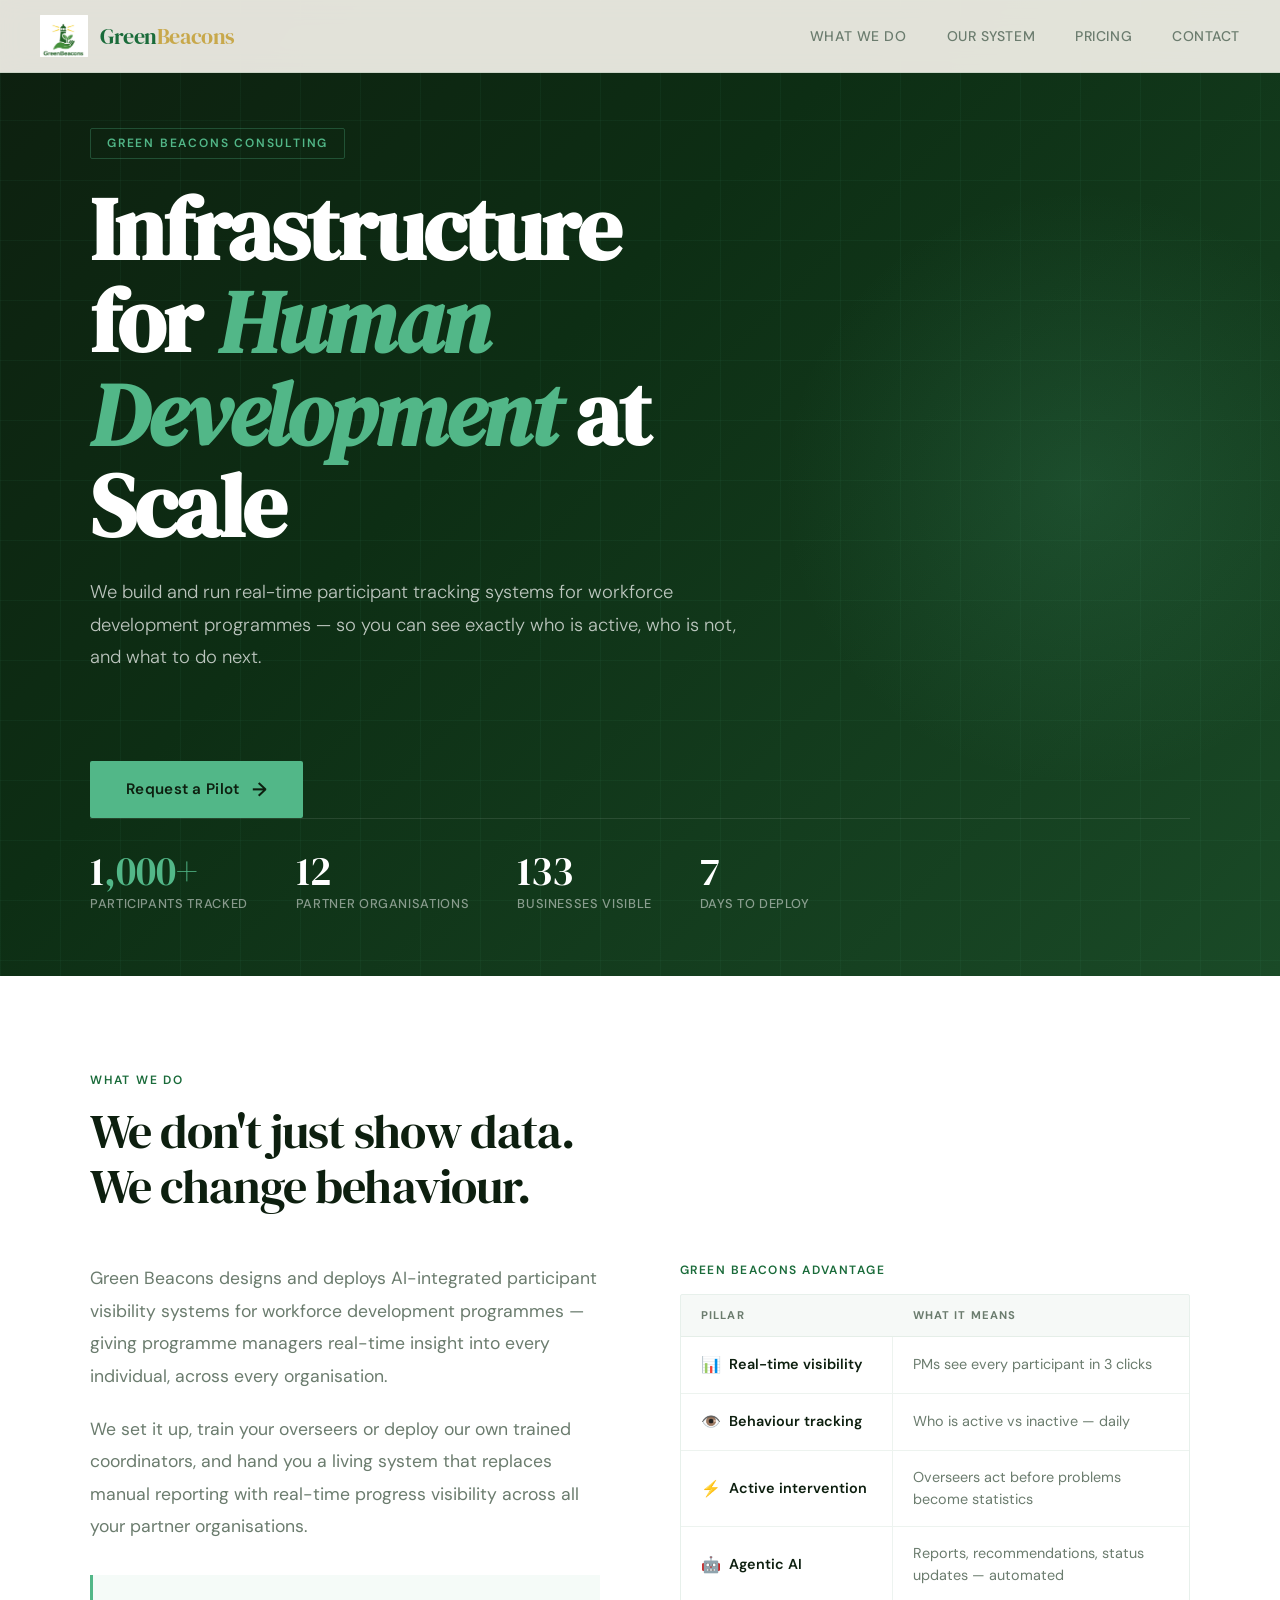
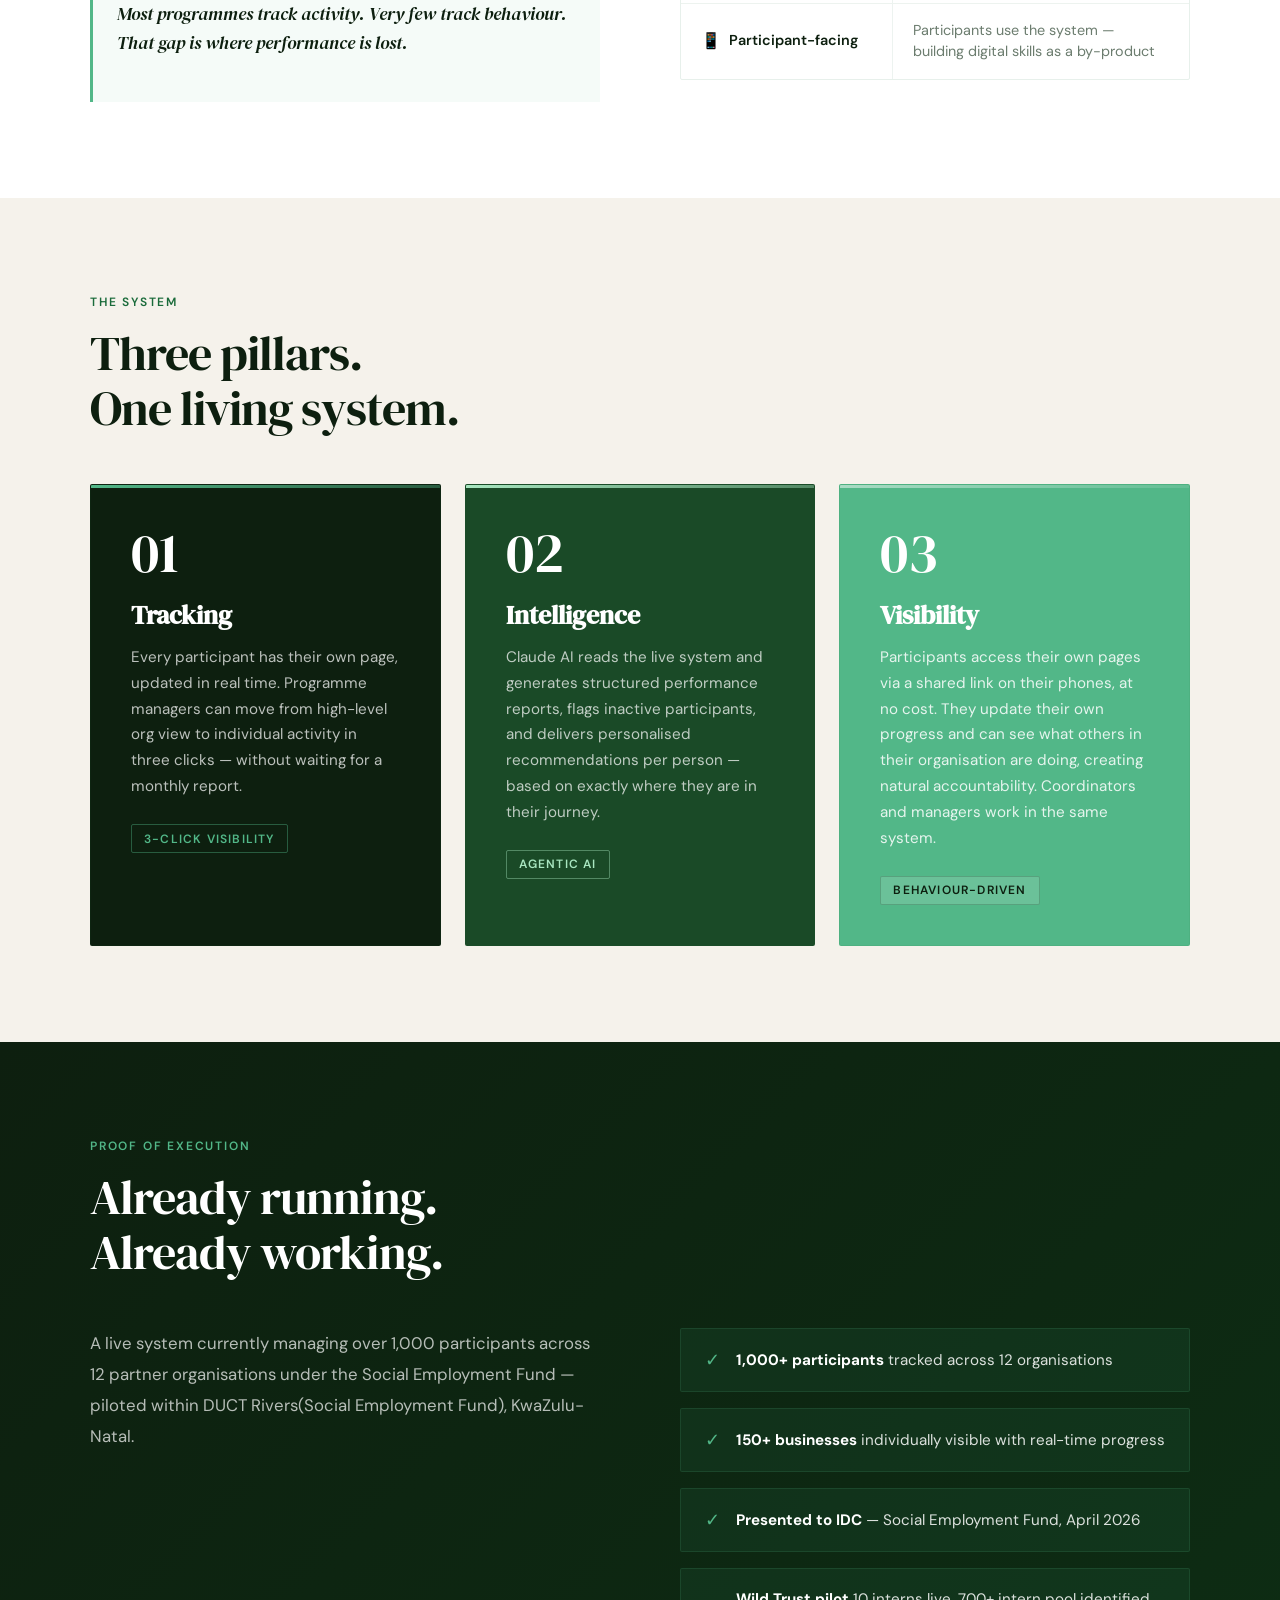
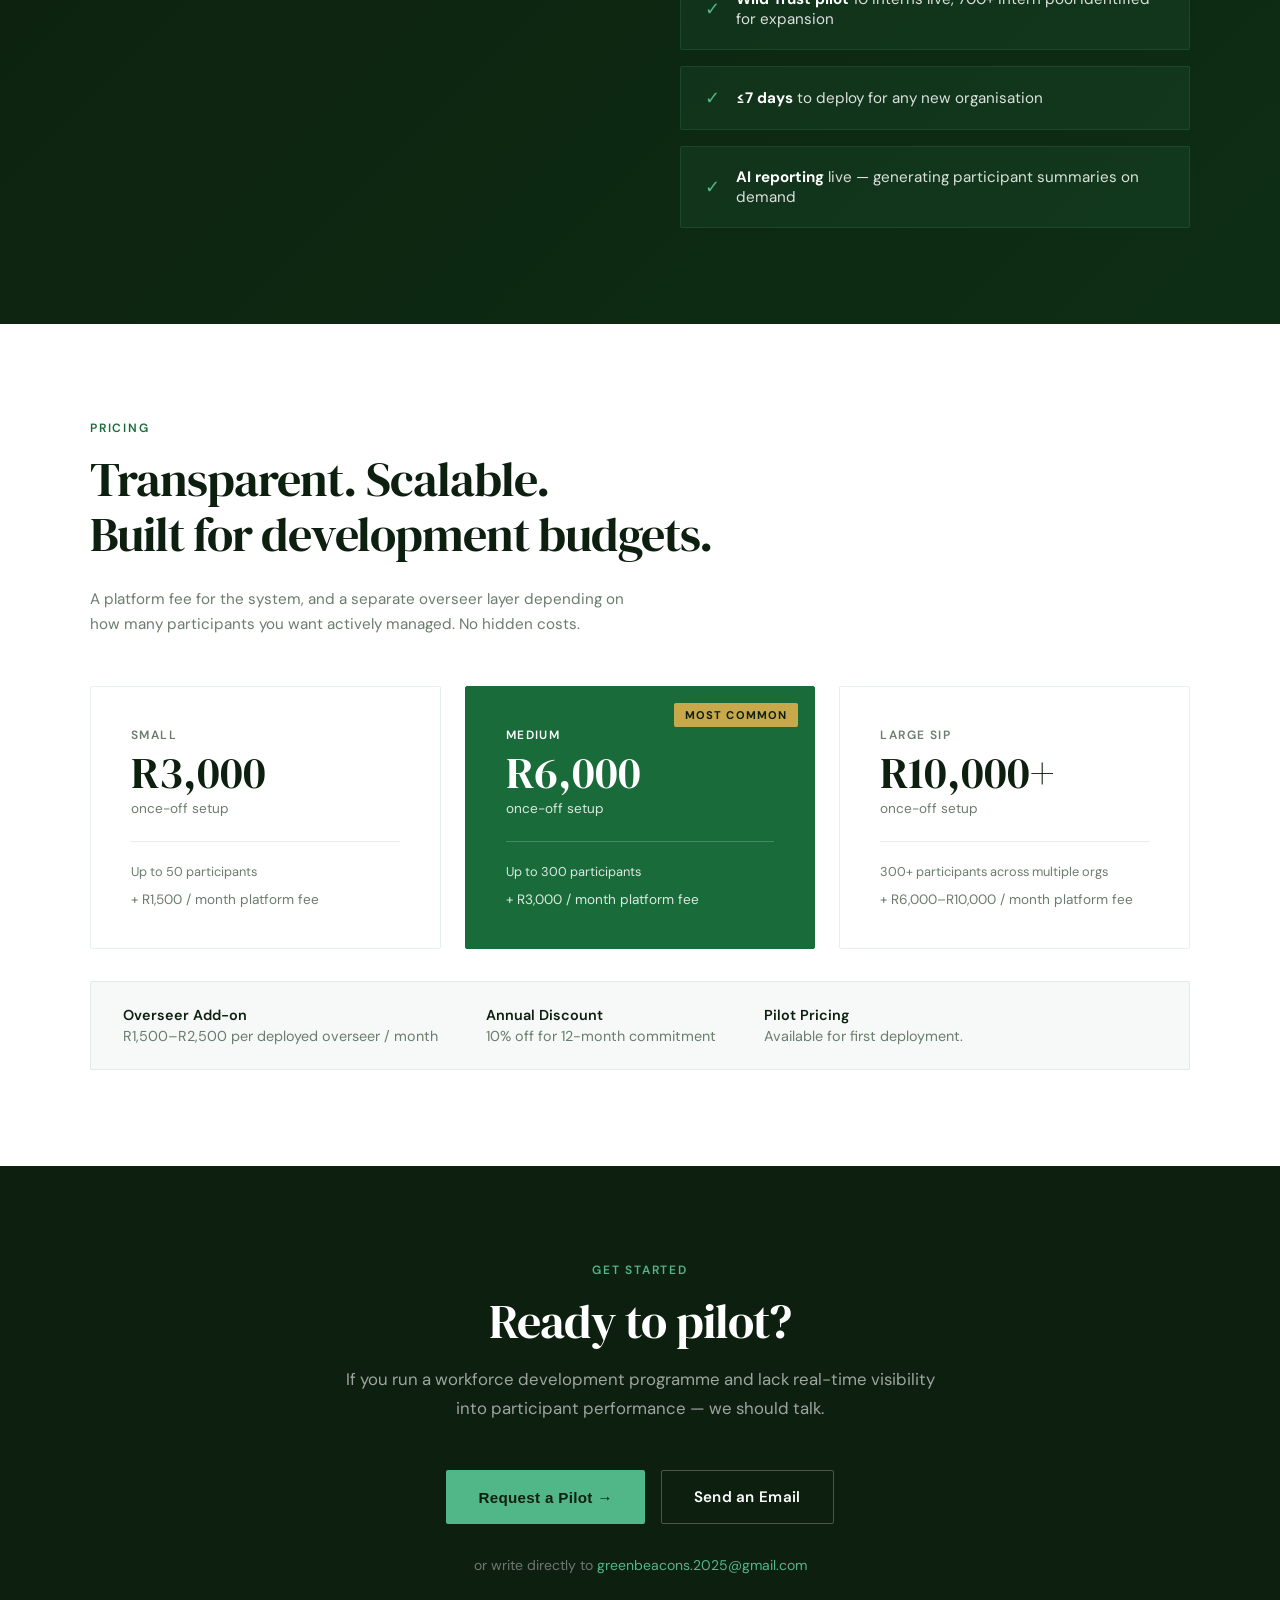
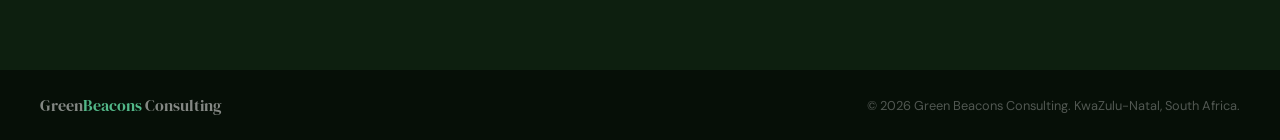
==== index.html @ 5a686a32 "sorting files and cleaning up code" ====
<!DOCTYPE html>
<html lang="en">
  <head>
    <meta charset="UTF-8" />
    <meta name="viewport" content="width=device-width, initial-scale=1.0" />
    <title>
      Green Beacons Consulting — Infrastructure for Human Development
    </title>
    <link
      href="https://fonts.googleapis.com/css2?family=DM+Serif+Display:ital@0;1&family=DM+Sans:wght@300;400;500;600&display=swap"
      rel="stylesheet"
    />
    <link rel="stylesheet" href="styles.css" />
  </head>
  <body>
    <!-- NAV -->
    <nav>
      <a class="nav-brand" href="#">
        <img
          src="[data-uri]"
          alt="Green Beacons Logo"
        />
        <div class="nav-logo">Green<span>Beacons</span></div>
      </a>
      <div class="nav-links">
        <a href="#what-we-do">What We Do</a>
        <a href="#pillars">Our System</a>
        <a href="#pricing">Pricing</a>
        <a href="#contact">Contact</a>
      </div>
    </nav>

    <!-- HERO -->
    <section class="hero">
      <div class="hero-bg"></div>
      <div class="hero-grid"></div>
      <div class="hero-glow"></div>
      <div class="hero-content">
        <div class="hero-eyebrow fade-up d1">Green Beacons Consulting</div>
        <h1 class="fade-up d2">
          Infrastructure for <em>Human Development</em> at Scale
        </h1>
        <p class="hero-sub fade-up d3">
          We build and run real-time participant tracking systems for workforce
          development programmes — so you can see exactly who is active, who is
          not, and what to do next.
        </p>
        <a href="#contact" class="hero-cta fade-up d4"
          >Request a Pilot <span class="hero-cta-arrow">→</span></a
        >
        <div class="hero-stats fade-up d5">
          <div class="stat">
            <div class="stat-num">1<span>,000+</span></div>
            <div class="stat-label">Participants Tracked</div>
          </div>
          <div class="stat">
            <div class="stat-num">12</div>
            <div class="stat-label">Partner Organisations</div>
          </div>
          <div class="stat">
            <div class="stat-num">133</div>
            <div class="stat-label">Businesses Visible</div>
          </div>
          <div class="stat">
            <div class="stat-num">7</div>
            <div class="stat-label">Days to Deploy</div>
          </div>
        </div>
      </div>
    </section>

    <!-- WHAT WE DO -->
    <section class="section what-we-do" id="what-we-do">
      <div class="section-inner">
        <div class="section-label">What We Do</div>
        <div class="section-title">
          We don't just show data.<br />We change behaviour.
        </div>
        <div class="what-grid">
          <div class="what-text">
            <p>
              Green Beacons designs and deploys AI-integrated participant
              visibility systems for workforce development programmes — giving
              programme managers real-time insight into every individual, across
              every organisation.
            </p>
            <p>
              We set it up, train your overseers or deploy our own trained
              coordinators, and hand you a living system that replaces manual
              reporting with real-time progress visibility across all your
              partner organisations.
            </p>
            <div class="distinction">
              <p>
                Most programmes track activity. Very few track behaviour. That
                gap is where performance is lost.
              </p>
            </div>
          </div>
          <div>
            <div class="advantage-label">Green Beacons Advantage</div>
            <div class="advantage-table">
              <div class="adv-row header">
                <div class="adv-col">Pillar</div>
                <div class="adv-col">What it means</div>
              </div>
              <div class="adv-row">
                <div class="adv-col">
                  <span class="adv-icon">📊</span> Real-time visibility
                </div>
                <div class="adv-col">PMs see every participant in 3 clicks</div>
              </div>
              <div class="adv-row">
                <div class="adv-col">
                  <span class="adv-icon">👁️</span> Behaviour tracking
                </div>
                <div class="adv-col">Who is active vs inactive — daily</div>
              </div>
              <div class="adv-row">
                <div class="adv-col">
                  <span class="adv-icon">⚡</span> Active intervention
                </div>
                <div class="adv-col">
                  Overseers act before problems become statistics
                </div>
              </div>
              <div class="adv-row">
                <div class="adv-col">
                  <span class="adv-icon">🤖</span> Agentic AI
                </div>
                <div class="adv-col">
                  Reports, recommendations, status updates — automated
                </div>
              </div>
              <div class="adv-row">
                <div class="adv-col">
                  <span class="adv-icon">📱</span> Participant-facing
                </div>
                <div class="adv-col">
                  Participants use the system — building digital skills as a
                  by-product
                </div>
              </div>
            </div>
          </div>
        </div>
      </div>
    </section>

    <!-- PILLARS -->
    <section class="section pillars" id="pillars">
      <div class="section-inner">
        <div class="section-label">The System</div>
        <div class="section-title">Three pillars.<br />One living system.</div>
        <div class="pillars-grid">
          <div class="pillar pillar-dark">
            <div class="pillar-num">01</div>
            <h3>Tracking</h3>
            <p>
              Every participant has their own page, updated in real time.
              Programme managers can move from high-level org view to individual
              activity in three clicks — without waiting for a monthly report.
            </p>
            <div class="pillar-tag">3-click visibility</div>
          </div>
          <div class="pillar pillar-forest">
            <div class="pillar-num">02</div>
            <h3>Intelligence</h3>
            <p>
              Claude AI reads the live system and generates structured
              performance reports, flags inactive participants, and delivers
              personalised recommendations per person — based on exactly where
              they are in their journey.
            </p>
            <div class="pillar-tag">Agentic AI</div>
          </div>
          <div class="pillar pillar-lime">
            <div class="pillar-num">03</div>
            <h3>Visibility</h3>
            <p>
              Participants access their own pages via a shared link on their
              phones, at no cost. They update their own progress and can see
              what others in their organisation are doing, creating natural
              accountability. Coordinators and managers work in the same system.
            </p>
            <div class="pillar-tag">Behaviour-driven</div>
          </div>
        </div>
      </div>
    </section>

    <!-- PROOF -->
    <section class="section proof">
      <div class="section-inner">
        <div class="section-label">Proof of Execution</div>
        <div class="section-title">Already running.<br />Already working.</div>
        <div class="proof-grid">
          <div class="proof-text">
            <p>
              A live system currently managing over 1,000 participants across 12
              partner organisations under the Social Employment Fund — piloted
              within DUCT Rivers(Social Employment Fund), KwaZulu-Natal.
            </p>
          </div>
          <div class="proof-items">
            <div class="proof-item">
              <span class="proof-check">✓</span>
              <div class="proof-item-text">
                <strong>1,000+ participants</strong> tracked across 12
                organisations
              </div>
            </div>
            <div class="proof-item">
              <span class="proof-check">✓</span>
              <div class="proof-item-text">
                <strong>150+ businesses</strong> individually visible with
                real-time progress
              </div>
            </div>
            <div class="proof-item">
              <span class="proof-check">✓</span>
              <div class="proof-item-text">
                <strong>Presented to IDC</strong> — Social Employment Fund,
                April 2026
              </div>
            </div>
            <div class="proof-item">
              <span class="proof-check">✓</span>
              <div class="proof-item-text">
                <strong>Wild Trust pilot</strong> 10 interns live, 700+ intern
                pool identified for expansion
              </div>
            </div>
            <div class="proof-item">
              <span class="proof-check">✓</span>
              <div class="proof-item-text">
                <strong>≤7 days</strong> to deploy for any new organisation
              </div>
            </div>
            <div class="proof-item">
              <span class="proof-check">✓</span>
              <div class="proof-item-text">
                <strong>AI reporting</strong> live — generating participant
                summaries on demand
              </div>
            </div>
          </div>
        </div>
      </div>
    </section>

    <!-- PRICING -->
    <section class="section pricing" id="pricing">
      <div class="section-inner">
        <div class="section-label">Pricing</div>
        <div class="section-title">
          Transparent. Scalable.<br />Built for development budgets.
        </div>
        <p class="pricing-note">
          A platform fee for the system, and a separate overseer layer depending
          on how many participants you want actively managed. No hidden costs.
        </p>
        <div class="pricing-grid">
          <div class="price-card">
            <div class="price-tier">Small</div>
            <div class="price-amount">R3,000</div>
            <div class="price-label">once-off setup</div>
            <div class="price-range">Up to 50 participants</div>
            <div class="price-retainer">+ R1,500 / month platform fee</div>
          </div>
          <div class="price-card featured">
            <div class="price-badge">Most Common</div>
            <div class="price-tier">Medium</div>
            <div class="price-amount">R6,000</div>
            <div class="price-label">once-off setup</div>
            <div class="price-range">Up to 300 participants</div>
            <div class="price-retainer">+ R3,000 / month platform fee</div>
          </div>
          <div class="price-card">
            <div class="price-tier">Large SIP</div>
            <div class="price-amount">R10,000+</div>
            <div class="price-label">once-off setup</div>
            <div class="price-range">
              300+ participants across multiple orgs
            </div>
            <div class="price-retainer">
              + R6,000–R10,000 / month platform fee
            </div>
          </div>
        </div>
        <div class="pricing-addons">
          <div class="addon">
            <strong>Overseer Add-on</strong>R1,500–R2,500 per deployed overseer
            / month
          </div>
          <div class="addon">
            <strong>Annual Discount</strong>10% off for 12-month commitment
          </div>
          <div class="addon">
            <strong>Pilot Pricing</strong>Available for first deployment.
          </div>
        </div>
      </div>
    </section>

    <!-- CONTACT -->
    <section class="section contact" id="contact">
      <div class="section-inner">
        <div class="section-label">Get Started</div>
        <div class="section-title">Ready to pilot?</div>
        <p class="contact-sub">
          If you run a workforce development programme and lack real-time
          visibility into participant performance — we should talk.
        </p>
        <div class="contact-options">
          <button class="contact-btn primary" onclick="openModal()">
            Request a Pilot →
          </button>
          <a
            href="mailto:greenbeacons.2025@gmail.com"
            class="contact-btn secondary"
            >Send an Email</a
          >
        </div>
        <div class="contact-email">
          or write directly to
          <a href="mailto:greenbeacons.2025@gmail.com"
            >greenbeacons.2025@gmail.com</a
          >
        </div>
      </div>
    </section>

    <!-- FOOTER -->
    <footer>
      <div class="footer-logo">Green<span>Beacons</span> Consulting</div>
      <div class="footer-copy">
        © 2026 Green Beacons Consulting. KwaZulu-Natal, South Africa.
      </div>
    </footer>

    <!-- MODAL -->
    <div class="modal" id="contactModal">
      <div class="modal-box">
        <button class="modal-close" onclick="closeModal()">×</button>
        <div class="modal-title">Request a Pilot</div>
        <div class="modal-sub">Choose how you'd like to reach us.</div>
        <div class="modal-options">
          <a
            href="https://mail.google.com/mail/?view=cm&fs=1&to=greenbeacons.2025@gmail.com&su=Green%20Beacons%20Pilot%20Request"
            target="_blank"
            class="modal-btn green"
            >Open in Gmail</a
          >
          <a
            href="https://outlook.live.com/mail/0/deeplink/compose?to=greenbeacons.2025@gmail.com&subject=Green%20Beacons%20Pilot%20Request"
            target="_blank"
            class="modal-btn outline"
            >Open in Outlook</a
          >
          <button class="modal-btn outline" onclick="copyEmail()">
            Copy Email Address
          </button>
        </div>
        <div class="modal-email">greenbeacons.2025@gmail.com</div>
      </div>
    </div>
    <script src="script.js"></script>
  </body>
</html>
---- styles.css ----
* {
  margin: 0;
  padding: 0;
  box-sizing: border-box;
}
:root {
  --ink: #0d1f0f;
  --paper: #f5f2eb;
  --green: #1a6b3a;
  --green-mid: #2d8f52;
  --green-light: #52b788;
  --gold: #c8a84b;
  --muted: #6b7c6e;
  --white: #ffffff;
}
html {
  scroll-behavior: smooth;
}
body {
  font-family: "DM Sans", sans-serif;
  background: var(--paper);
  color: var(--ink);
  overflow-x: hidden;
}

/* NAV */
nav {
  position: fixed;
  top: 0;
  left: 0;
  right: 0;
  z-index: 100;
  display: flex;
  align-items: center;
  justify-content: space-between;
  padding: 0.75rem 2.5rem;
  background: rgba(245, 242, 235, 0.92);
  backdrop-filter: blur(12px);
  border-bottom: 1px solid rgba(26, 107, 58, 0.12);
}
.nav-brand {
  display: flex;
  align-items: center;
  gap: 0.75rem;
  text-decoration: none;
}
.nav-brand img {
  width: 48px;
  height: 48px;
  object-fit: contain;
  border-radius: 4px;
}
.nav-logo {
  font-family: "DM Serif Display", serif;
  font-size: 1.35rem;
  color: var(--green);
  letter-spacing: -0.02em;
}
.nav-logo span {
  color: var(--gold);
}
.nav-links {
  display: flex;
  gap: 2.5rem;
}
.nav-links a {
  font-size: 0.875rem;
  font-weight: 500;
  color: var(--muted);
  text-decoration: none;
  letter-spacing: 0.04em;
  text-transform: uppercase;
  transition: color 0.2s;
}
.nav-links a:hover {
  color: var(--green);
}

/* HERO */
.hero {
  min-height: 100vh;
  display: flex;
  flex-direction: column;
  justify-content: center;
  padding: 8rem 2.5rem 4rem;
  position: relative;
  overflow: hidden;
}
.hero-bg {
  position: absolute;
  inset: 0;
  background: linear-gradient(135deg, var(--ink) 0%, #0d2e14 40%, #1a4a27 100%);
}
.hero-grid {
  position: absolute;
  inset: 0;
  background-image: linear-gradient(
      rgba(82, 183, 136, 0.06) 1px,
      transparent 1px
    ),
    linear-gradient(90deg, rgba(82, 183, 136, 0.06) 1px, transparent 1px);
  background-size: 60px 60px;
}
.hero-glow {
  position: absolute;
  width: 600px;
  height: 600px;
  background: radial-gradient(
    circle,
    rgba(82, 183, 136, 0.15) 0%,
    transparent 70%
  );
  right: -100px;
  top: 50%;
  transform: translateY(-50%);
  pointer-events: none;
}
.hero-content {
  position: relative;
  z-index: 1;
  max-width: 1100px;
  margin: 0 auto;
  width: 100%;
}
.hero-eyebrow {
  display: inline-block;
  font-size: 0.75rem;
  font-weight: 600;
  letter-spacing: 0.15em;
  text-transform: uppercase;
  color: var(--green-light);
  margin-bottom: 1.5rem;
  padding: 0.4rem 1rem;
  border: 1px solid rgba(82, 183, 136, 0.3);
  border-radius: 2px;
}
.hero h1 {
  font-family: "DM Serif Display", serif;
  font-size: clamp(2.8rem, 7vw, 5.5rem);
  color: var(--white);
  line-height: 1.05;
  letter-spacing: -0.02em;
  margin-bottom: 1.5rem;
  max-width: 14ch;
}
.hero h1 em {
  color: var(--green-light);
  font-style: italic;
}
.hero-sub {
  font-size: 1.15rem;
  font-weight: 300;
  color: rgba(255, 255, 255, 0.72);
  max-width: 52ch;
  line-height: 1.75;
  margin-bottom: 3rem;
}
.hero-stats {
  display: flex;
  gap: 3rem;
  flex-wrap: wrap;
  padding-top: 2rem;
  border-top: 1px solid rgba(255, 255, 255, 0.1);
}
.stat {
  display: flex;
  flex-direction: column;
  gap: 0.25rem;
}
.stat-num {
  font-family: "DM Serif Display", serif;
  font-size: 2.5rem;
  color: var(--white);
  line-height: 1;
}
.stat-num span {
  color: var(--green-light);
}
.stat-label {
  font-size: 0.8rem;
  color: rgba(255, 255, 255, 0.5);
  font-weight: 500;
  letter-spacing: 0.05em;
  text-transform: uppercase;
}
.hero-cta {
  display: inline-flex;
  align-items: center;
  gap: 0.75rem;
  margin-top: 2.5rem;
  background: var(--green-light);
  color: var(--ink);
  padding: 1rem 2.25rem;
  border-radius: 2px;
  font-weight: 600;
  font-size: 0.95rem;
  text-decoration: none;
  letter-spacing: 0.02em;
  transition: background 0.2s, transform 0.2s;
}
.hero-cta:hover {
  background: var(--white);
  transform: translateY(-2px);
}
.hero-cta-arrow {
  font-size: 1.2rem;
  transition: transform 0.2s;
}
.hero-cta:hover .hero-cta-arrow {
  transform: translateX(4px);
}

/* SECTION WRAPPER */
.section {
  padding: 6rem 2.5rem;
}
.section-inner {
  max-width: 1100px;
  margin: 0 auto;
}
.section-label {
  font-size: 0.75rem;
  font-weight: 600;
  letter-spacing: 0.15em;
  text-transform: uppercase;
  color: var(--green);
  margin-bottom: 1rem;
}
.section-title {
  font-family: "DM Serif Display", serif;
  font-size: clamp(2rem, 4vw, 3rem);
  color: var(--ink);
  line-height: 1.15;
  letter-spacing: -0.02em;
  margin-bottom: 1.5rem;
}

/* WHAT WE DO */
.what-we-do {
  background: var(--white);
}
.what-grid {
  display: grid;
  grid-template-columns: 1fr 1fr;
  gap: 5rem;
  align-items: start;
  margin-top: 3rem;
}
.what-text p {
  font-size: 1.1rem;
  line-height: 1.85;
  color: var(--muted);
  margin-bottom: 1.25rem;
}
.what-text p strong {
  color: var(--ink);
}
.distinction {
  margin-top: 2rem;
  padding: 1.5rem;
  border-left: 3px solid var(--green-light);
  background: rgba(82, 183, 136, 0.06);
}
.distinction p {
  font-family: "DM Serif Display", serif;
  font-size: 1.15rem;
  color: var(--ink);
  font-style: italic;
  line-height: 1.6;
}
.not-list {
  display: flex;
  flex-direction: column;
  gap: 1rem;
  margin-top: 2rem;
}
.not-item {
  display: flex;
  align-items: flex-start;
  gap: 1rem;
  padding: 1.25rem;
  border: 1px solid rgba(26, 107, 58, 0.1);
  border-radius: 2px;
  transition: border-color 0.2s, background 0.2s;
}
.not-item:hover {
  border-color: var(--green-light);
  background: rgba(82, 183, 136, 0.04);
}
.not-icon {
  width: 36px;
  height: 36px;
  border-radius: 50%;
  background: var(--green);
  color: var(--white);
  display: flex;
  align-items: center;
  justify-content: center;
  font-size: 0.85rem;
  flex-shrink: 0;
  font-weight: 600;
}
.not-text strong {
  display: block;
  font-size: 0.9rem;
  font-weight: 600;
  margin-bottom: 0.2rem;
}
.not-text span {
  font-size: 0.85rem;
  color: var(--muted);
}

/* PILLARS */
.pillars {
  background: var(--paper);
}
.pillars-grid {
  display: grid;
  grid-template-columns: repeat(3, 1fr);
  gap: 1.5rem;
  margin-top: 3rem;
}
.pillar {
  padding: 2.5rem;
  background: var(--white);
  border: 1px solid rgba(26, 107, 58, 0.08);
  border-radius: 2px;
  position: relative;
  overflow: hidden;
  transition: transform 0.25s, box-shadow 0.25s;
}
.pillar:hover {
  transform: translateY(-6px);
  box-shadow: 0 20px 40px rgba(13, 31, 15, 0.08);
}
.pillar::before {
  content: "";
  position: absolute;
  top: 0;
  left: 0;
  right: 0;
  height: 3px;
  background: linear-gradient(90deg, var(--green), var(--green-light));
}
.pillar-num {
  font-family: "DM Serif Display", serif;
  font-size: 3.5rem;
  color: rgba(26, 107, 58, 0.08);
  line-height: 1;
  margin-bottom: 1rem;
}
.pillar h3 {
  font-family: "DM Serif Display", serif;
  font-size: 1.6rem;
  color: var(--ink);
  margin-bottom: 0.75rem;
}
.pillar p {
  font-size: 0.95rem;
  color: var(--muted);
  line-height: 1.7;
}
.pillar-tag {
  display: inline-block;
  margin-top: 1.5rem;
  font-size: 0.75rem;
  font-weight: 600;
  letter-spacing: 0.1em;
  text-transform: uppercase;
  color: var(--green);
  padding: 0.35rem 0.75rem;
  border: 1px solid rgba(26, 107, 58, 0.2);
  border-radius: 2px;
}

.pillar-dark {
  background: #0d1f0f;
  color: var(--white);
}
.pillar-dark h3,
.pillar-dark .pillar-num {
  color: var(--white);
}
.pillar-dark p {
  color: rgba(255, 255, 255, 0.72);
}
.pillar-dark .pillar-tag {
  color: var(--green-light);
  border-color: rgba(82, 183, 136, 0.4);
}
.pillar-dark::before {
  background: linear-gradient(
    90deg,
    var(--green-light),
    rgba(82, 183, 136, 0.4)
  );
}

.pillar-forest {
  background: #1a4a27;
  color: var(--white);
}
.pillar-forest h3,
.pillar-forest .pillar-num {
  color: var(--white);
}
.pillar-forest p {
  color: rgba(255, 255, 255, 0.72);
}
.pillar-forest .pillar-tag {
  color: #a8e6c0;
  border-color: rgba(168, 230, 192, 0.4);
}
.pillar-forest::before {
  background: linear-gradient(90deg, #a8e6c0, rgba(168, 230, 192, 0.4));
}

.pillar-lime {
  background: #52b788;
  color: var(--white);
}
.pillar-lime h3,
.pillar-lime .pillar-num {
  color: var(--white);
}
.pillar-lime p {
  color: rgba(255, 255, 255, 0.85);
}
.pillar-lime .pillar-tag {
  color: var(--ink);
  border-color: rgba(13, 31, 15, 0.2);
  background: rgba(255, 255, 255, 0.15);
}
.pillar-lime::before {
  background: linear-gradient(
    90deg,
    rgba(255, 255, 255, 0.5),
    rgba(255, 255, 255, 0.1)
  );
}

/* PROOF */
.proof {
  background: linear-gradient(135deg, var(--ink) 0%, #0d2e14 100%);
  color: var(--white);
}
.proof .section-label {
  color: var(--green-light);
}
.proof .section-title {
  color: var(--white);
}
.proof-grid {
  display: grid;
  grid-template-columns: 1fr 1fr;
  gap: 5rem;
  margin-top: 3rem;
  align-items: start;
}
.proof-text p {
  font-size: 1.05rem;
  line-height: 1.85;
  color: rgba(255, 255, 255, 0.7);
  margin-bottom: 1rem;
}
.proof-items {
  display: flex;
  flex-direction: column;
  gap: 1rem;
}
.proof-item {
  display: flex;
  align-items: center;
  gap: 1rem;
  padding: 1.25rem 1.5rem;
  background: rgba(82, 183, 136, 0.08);
  border: 1px solid rgba(82, 183, 136, 0.15);
  border-radius: 2px;
}
.proof-check {
  color: var(--green-light);
  font-size: 1.1rem;
}
.proof-item-text {
  font-size: 0.95rem;
  color: rgba(255, 255, 255, 0.85);
}
.proof-item-text strong {
  color: var(--white);
}

/* PRICING */
.pricing {
  background: var(--white);
}
.pricing-note {
  font-size: 0.95rem;
  color: var(--muted);
  margin-bottom: 3rem;
  max-width: 55ch;
  line-height: 1.7;
}
.pricing-grid {
  display: grid;
  grid-template-columns: repeat(3, 1fr);
  gap: 1.5rem;
}
.price-card {
  padding: 2.5rem;
  border: 1px solid rgba(26, 107, 58, 0.1);
  border-radius: 2px;
  position: relative;
  transition: transform 0.25s, box-shadow 0.25s;
}
.price-card:hover {
  transform: translateY(-4px);
  box-shadow: 0 16px 40px rgba(13, 31, 15, 0.08);
}
.price-card.featured {
  background: var(--green);
  color: var(--white);
  border-color: var(--green);
}
.price-card.featured .price-label,
.price-card.featured .price-range,
.price-card.featured .price-retainer,
.price-card.featured .price-detail {
  color: rgba(255, 255, 255, 0.85);
}
.price-card.featured .price-tier {
  color: var(--white);
}
.price-card.featured .price-amount {
  color: var(--white);
}
.price-badge {
  position: absolute;
  top: 1rem;
  right: 1rem;
  font-size: 0.7rem;
  font-weight: 700;
  letter-spacing: 0.1em;
  text-transform: uppercase;
  background: var(--gold);
  color: var(--ink);
  padding: 0.3rem 0.7rem;
  border-radius: 2px;
}
.price-tier {
  font-size: 0.75rem;
  font-weight: 600;
  letter-spacing: 0.12em;
  text-transform: uppercase;
  color: var(--muted);
  margin-bottom: 0.5rem;
}
.price-amount {
  font-family: "DM Serif Display", serif;
  font-size: 2.8rem;
  color: var(--ink);
  line-height: 1;
  margin-bottom: 0.25rem;
}
.price-label {
  font-size: 0.85rem;
  color: var(--muted);
  margin-bottom: 1.5rem;
}
.price-range {
  font-size: 0.8rem;
  color: var(--muted);
  padding-top: 1.25rem;
  border-top: 1px solid rgba(0, 0, 0, 0.08);
  margin-top: 1.25rem;
  line-height: 1.6;
}
.price-card.featured .price-range {
  border-top-color: rgba(255, 255, 255, 0.2);
}
.price-retainer {
  font-size: 0.85rem;
  color: var(--muted);
  margin-top: 0.5rem;
}
.price-detail {
  font-size: 0.8rem;
  color: var(--muted);
  margin-top: 0.5rem;
}
.pricing-addons {
  margin-top: 2rem;
  padding: 1.5rem 2rem;
  background: rgba(26, 107, 58, 0.04);
  border: 1px solid rgba(26, 107, 58, 0.1);
  border-radius: 2px;
  display: flex;
  gap: 3rem;
  flex-wrap: wrap;
}
.addon {
  font-size: 0.9rem;
  color: var(--muted);
}
.addon strong {
  color: var(--ink);
  display: block;
  margin-bottom: 0.2rem;
  font-weight: 600;
}

.advantage-label {
  font-size: 0.75rem;
  font-weight: 600;
  letter-spacing: 0.12em;
  text-transform: uppercase;
  color: var(--green);
  margin-bottom: 1rem;
}
.advantage-table {
  border: 1px solid rgba(26, 107, 58, 0.1);
  border-radius: 2px;
  overflow: hidden;
}
.adv-row {
  display: grid;
  grid-template-columns: 1fr 1.4fr;
  border-bottom: 1px solid rgba(26, 107, 58, 0.08);
}
.adv-row:last-child {
  border-bottom: none;
}
.adv-row.header {
  background: rgba(26, 107, 58, 0.04);
}
.adv-row.header .adv-col {
  font-size: 0.7rem;
  font-weight: 700;
  letter-spacing: 0.1em;
  text-transform: uppercase;
  color: var(--muted);
  padding: 0.75rem 1.25rem;
}
.adv-col {
  padding: 1rem 1.25rem;
  font-size: 0.9rem;
  color: var(--muted);
  display: flex;
  align-items: center;
  gap: 0.5rem;
  line-height: 1.5;
}
.adv-row:not(.header) .adv-col:first-child {
  font-weight: 600;
  color: var(--ink);
  border-right: 1px solid rgba(26, 107, 58, 0.08);
}
.adv-icon {
  font-size: 1rem;
}
.adv-row:not(.header):hover {
  background: rgba(26, 107, 58, 0.03);
}

/* OVERSEER */
.overseer {
  background: var(--paper);
}
.overseer-grid {
  display: grid;
  grid-template-columns: 1fr 1fr;
  gap: 5rem;
  margin-top: 3rem;
  align-items: start;
}
.overseer-desc {
  font-size: 1.05rem;
  line-height: 1.85;
  color: var(--muted);
  margin-bottom: 2rem;
}
.overseer-kpas {
  display: flex;
  flex-direction: column;
  gap: 0.75rem;
}
.kpa {
  display: flex;
  align-items: flex-start;
  gap: 1rem;
  padding: 1rem 1.25rem;
  background: var(--white);
  border: 1px solid rgba(26, 107, 58, 0.08);
  border-radius: 2px;
}
.kpa-dot {
  width: 8px;
  height: 8px;
  border-radius: 50%;
  background: var(--green-light);
  flex-shrink: 0;
  margin-top: 0.45rem;
}
.kpa p {
  font-size: 0.9rem;
  color: var(--muted);
  line-height: 1.6;
}
.kpa p strong {
  color: var(--ink);
}
.overseer-callout {
  background: var(--green);
  color: var(--white);
  padding: 2.5rem;
  border-radius: 2px;
}
.overseer-callout h3 {
  font-family: "DM Serif Display", serif;
  font-size: 1.6rem;
  margin-bottom: 1rem;
}
.overseer-callout p {
  font-size: 0.95rem;
  line-height: 1.8;
  color: rgba(255, 255, 255, 0.82);
  margin-bottom: 1.5rem;
}
.overseer-metrics {
  display: flex;
  flex-direction: column;
  gap: 0.75rem;
}
.metric {
  display: flex;
  justify-content: space-between;
  align-items: center;
  padding: 0.75rem 1rem;
  background: rgba(255, 255, 255, 0.1);
  border-radius: 2px;
  font-size: 0.875rem;
  color: rgba(255, 255, 255, 0.85);
}
.metric strong {
  color: var(--white);
}

/* CONTACT */
.contact {
  background: var(--ink);
  color: var(--white);
  text-align: center;
}
.contact .section-label {
  color: var(--green-light);
}
.contact .section-title {
  color: var(--white);
  margin-bottom: 1rem;
}
.contact-sub {
  font-size: 1.05rem;
  color: rgba(255, 255, 255, 0.6);
  max-width: 50ch;
  margin: 0 auto 3rem;
  line-height: 1.7;
}
.contact-options {
  display: flex;
  gap: 1rem;
  justify-content: center;
  flex-wrap: wrap;
}
.contact-btn {
  display: inline-flex;
  align-items: center;
  gap: 0.75rem;
  padding: 1rem 2rem;
  border-radius: 2px;
  font-weight: 600;
  font-size: 0.95rem;
  letter-spacing: 0.02em;
  text-decoration: none;
  transition: all 0.2s;
  cursor: pointer;
  border: none;
}
.contact-btn.primary {
  background: var(--green-light);
  color: var(--ink);
}
.contact-btn.primary:hover {
  background: var(--white);
}
.contact-btn.secondary {
  background: transparent;
  color: var(--white);
  border: 1px solid rgba(255, 255, 255, 0.25);
}
.contact-btn.secondary:hover {
  border-color: var(--white);
}
.contact-email {
  margin-top: 2rem;
  font-size: 0.875rem;
  color: rgba(255, 255, 255, 0.4);
}
.contact-email a {
  color: var(--green-light);
  text-decoration: none;
}

/* FOOTER */
footer {
  padding: 1.5rem 2.5rem;
  background: #060f07;
  display: flex;
  justify-content: space-between;
  align-items: center;
  flex-wrap: wrap;
  gap: 1rem;
}
.footer-logo {
  font-family: "DM Serif Display", serif;
  font-size: 1rem;
  color: rgba(255, 255, 255, 0.5);
}
.footer-logo span {
  color: var(--green-light);
}
.footer-copy {
  font-size: 0.8rem;
  color: rgba(255, 255, 255, 0.3);
}

/* MODAL */
.modal {
  display: none;
  position: fixed;
  inset: 0;
  z-index: 1000;
  background: rgba(13, 31, 15, 0.85);
  backdrop-filter: blur(4px);
  align-items: center;
  justify-content: center;
  padding: 2rem;
}
.modal.open {
  display: flex;
}
.modal-box {
  background: var(--white);
  border-radius: 2px;
  padding: 2.5rem;
  max-width: 480px;
  width: 100%;
  position: relative;
}
.modal-close {
  position: absolute;
  top: 1rem;
  right: 1rem;
  background: none;
  border: none;
  font-size: 1.5rem;
  color: var(--muted);
  cursor: pointer;
}
.modal-title {
  font-family: "DM Serif Display", serif;
  font-size: 1.6rem;
  color: var(--ink);
  margin-bottom: 0.5rem;
}
.modal-sub {
  font-size: 0.9rem;
  color: var(--muted);
  margin-bottom: 2rem;
}
.modal-options {
  display: flex;
  flex-direction: column;
  gap: 0.75rem;
}
.modal-btn {
  display: block;
  width: 100%;
  padding: 1rem;
  border-radius: 2px;
  font-weight: 600;
  font-size: 0.9rem;
  text-decoration: none;
  text-align: center;
  transition: opacity 0.2s;
  border: none;
  cursor: pointer;
}
.modal-btn.green {
  background: var(--green);
  color: var(--white);
}
.modal-btn.outline {
  background: transparent;
  color: var(--ink);
  border: 1px solid rgba(0, 0, 0, 0.15);
}
.modal-btn:hover {
  opacity: 0.85;
}
.modal-email {
  text-align: center;
  margin-top: 1.25rem;
  font-size: 0.82rem;
  color: var(--muted);
}

/* RESPONSIVE */
@media (max-width: 900px) {
  .what-grid,
  .proof-grid,
  .overseer-grid {
    grid-template-columns: 1fr;
  }
  .pillars-grid,
  .pricing-grid {
    grid-template-columns: 1fr;
  }
  .hero-stats {
    gap: 2rem;
  }
  .nav-links {
    display: none;
  }
  .pricing-addons {
    flex-direction: column;
    gap: 1rem;
  }
}

/* ANIMATIONS */
@keyframes fadeUp {
  from {
    opacity: 0;
    transform: translateY(24px);
  }
  to {
    opacity: 1;
    transform: translateY(0);
  }
}
.fade-up {
  opacity: 0;
  animation: fadeUp 0.7s ease forwards;
}
.fade-up.d1 {
  animation-delay: 0.1s;
}
.fade-up.d2 {
  animation-delay: 0.2s;
}
.fade-up.d3 {
  animation-delay: 0.3s;
}
.fade-up.d4 {
  animation-delay: 0.4s;
}
.fade-up.d5 {
  animation-delay: 0.5s;
}
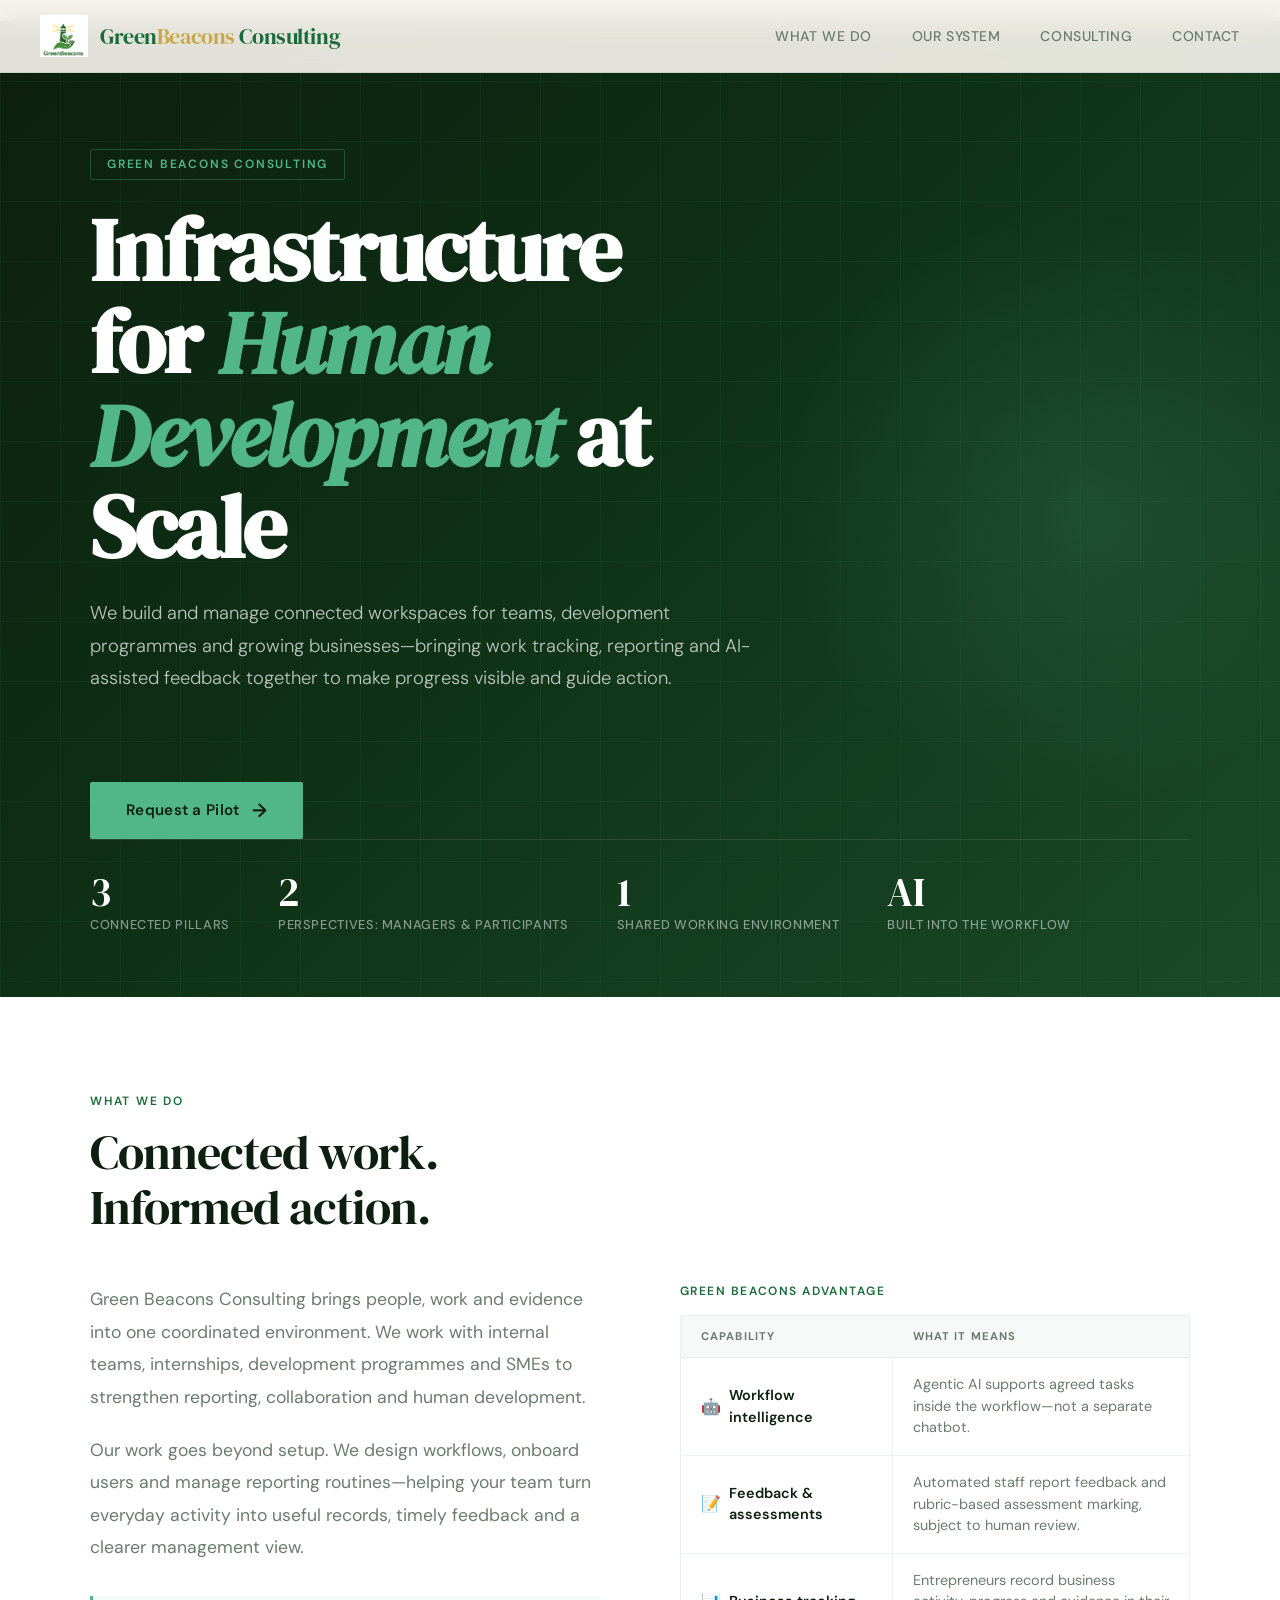
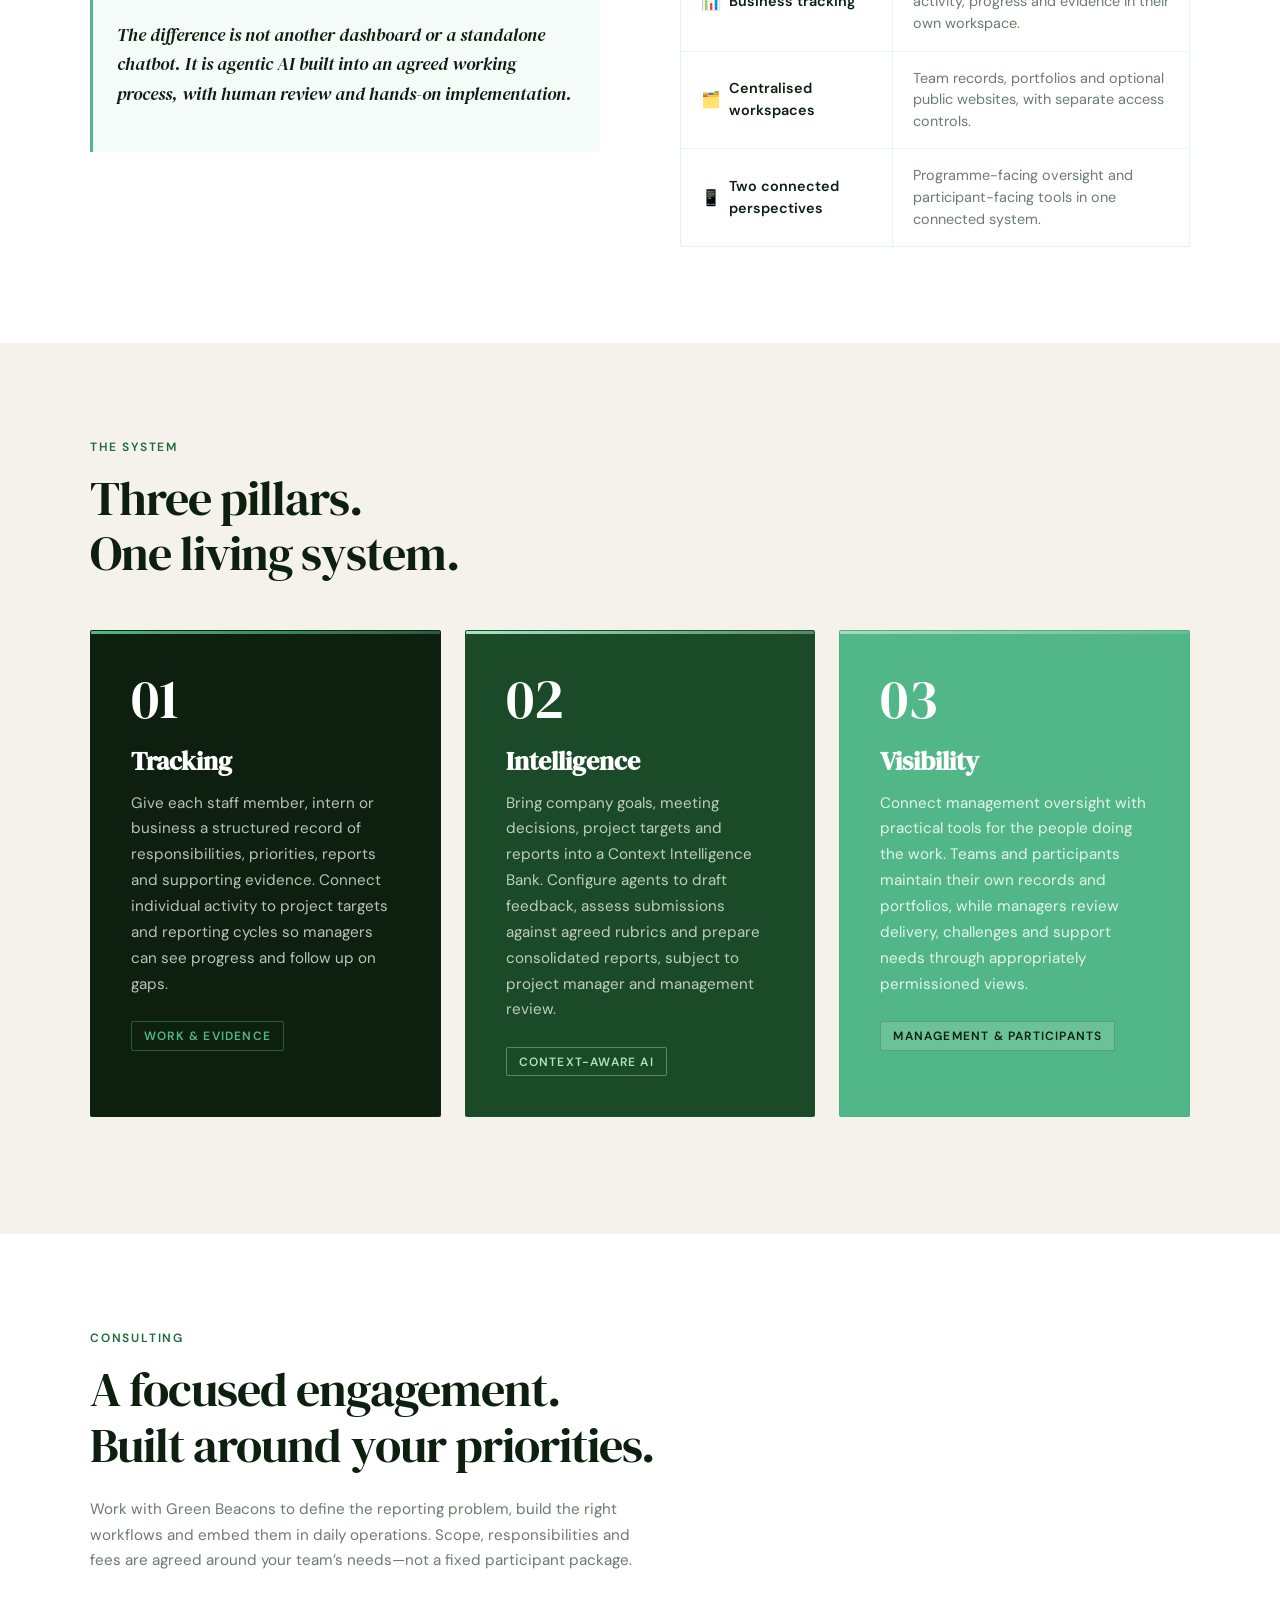
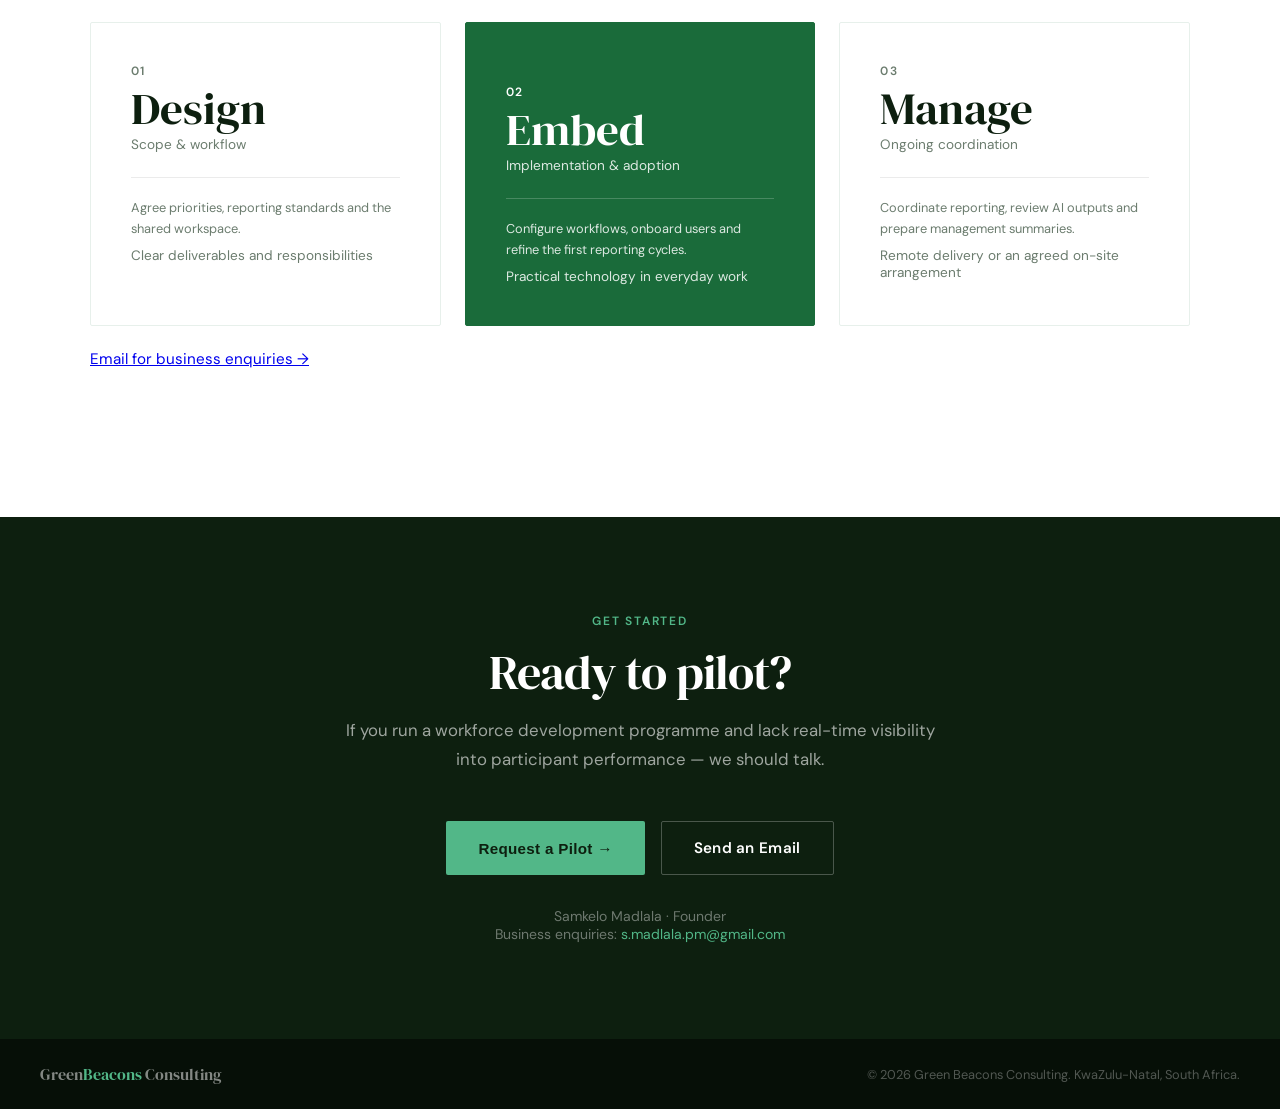
==== commit 25dc6885: "Fix typo in print statement" ====
--- a/index.html
+++ b/index.html
@@ -1,370 +1,209 @@
 <!DOCTYPE html>
+​
 <html lang="en">
-  <head>
-    <meta charset="UTF-8" />
-    <meta name="viewport" content="width=device-width, initial-scale=1.0" />
-    <title>
+<head>
+<meta charset="utf-8"/>
+<meta content="width=device-width, initial-scale=1.0" name="viewport"/>
+<title>
       Green Beacons Consulting — Infrastructure for Human Development
     </title>
-    <link
-      href="https://fonts.googleapis.com/css2?family=DM+Serif+Display:ital@0;1&family=DM+Sans:wght@300;400;500;600&display=swap"
-      rel="stylesheet"
-    />
-    <link rel="stylesheet" href="styles.css" />
-  </head>
-  <body>
-    <!-- NAV -->
-    <nav>
-      <a class="nav-brand" href="#">
-        <img
-          src="[data-uri]"
-          alt="Green Beacons Logo"
-        />
-        <div class="nav-logo">Green<span>Beacons</span></div>
-      </a>
-      <div class="nav-links">
-        <a href="#what-we-do">What We Do</a>
-        <a href="#pillars">Our System</a>
-        <a href="#pricing">Pricing</a>
-        <a href="#contact">Contact</a>
-      </div>
-    </nav>
-
-    <!-- HERO -->
-    <section class="hero">
-      <div class="hero-bg"></div>
-      <div class="hero-grid"></div>
-      <div class="hero-glow"></div>
-      <div class="hero-content">
-        <div class="hero-eyebrow fade-up d1">Green Beacons Consulting</div>
-        <h1 class="fade-up d2">
+<link href="https://fonts.googleapis.com/css2?family=DM+Serif+Display:ital@0;1&amp;family=DM+Sans:wght@300;400;500;600&amp;display=swap" rel="stylesheet"/>
+<link href="styles.css" rel="stylesheet"/>
+</head>
+<body>
+<!-- NAV -->
+<nav>
+<a class="nav-brand" href="#">
+<img alt="Green Beacons Logo" src="[data-uri]"/>
+<div class="nav-logo">Green<span>Beacons</span> Consulting</div>
+</a>
+<div class="nav-links">
+<a href="#what-we-do">What We Do</a>
+<a href="#pillars">Our System</a>
+<a href="#consulting">Consulting</a>
+<a href="#contact">Contact</a>
+</div>
+</nav>
+<!-- HERO -->
+<section class="hero">
+<div class="hero-bg"></div>
+<div class="hero-grid"></div>
+<div class="hero-glow"></div>
+<div class="hero-content">
+<div class="hero-eyebrow fade-up d1">Green Beacons Consulting</div>
+<h1 class="fade-up d2">
           Infrastructure for <em>Human Development</em> at Scale
         </h1>
-        <p class="hero-sub fade-up d3">
-          We build and run real-time participant tracking systems for workforce
-          development programmes — so you can see exactly who is active, who is
-          not, and what to do next.
-        </p>
-        <a href="#contact" class="hero-cta fade-up d4"
-          >Request a Pilot <span class="hero-cta-arrow">→</span></a
-        >
-        <div class="hero-stats fade-up d5">
-          <div class="stat">
-            <div class="stat-num">1<span>,000+</span></div>
-            <div class="stat-label">Participants Tracked</div>
-          </div>
-          <div class="stat">
-            <div class="stat-num">12</div>
-            <div class="stat-label">Partner Organisations</div>
-          </div>
-          <div class="stat">
-            <div class="stat-num">133</div>
-            <div class="stat-label">Businesses Visible</div>
-          </div>
-          <div class="stat">
-            <div class="stat-num">7</div>
-            <div class="stat-label">Days to Deploy</div>
-          </div>
-        </div>
-      </div>
-    </section>
-
-    <!-- WHAT WE DO -->
-    <section class="section what-we-do" id="what-we-do">
-      <div class="section-inner">
-        <div class="section-label">What We Do</div>
-        <div class="section-title">
-          We don't just show data.<br />We change behaviour.
-        </div>
-        <div class="what-grid">
-          <div class="what-text">
-            <p>
-              Green Beacons designs and deploys AI-integrated participant
-              visibility systems for workforce development programmes — giving
-              programme managers real-time insight into every individual, across
-              every organisation.
-            </p>
-            <p>
-              We set it up, train your overseers or deploy our own trained
-              coordinators, and hand you a living system that replaces manual
-              reporting with real-time progress visibility across all your
-              partner organisations.
-            </p>
-            <div class="distinction">
-              <p>
-                Most programmes track activity. Very few track behaviour. That
-                gap is where performance is lost.
-              </p>
-            </div>
-          </div>
-          <div>
-            <div class="advantage-label">Green Beacons Advantage</div>
-            <div class="advantage-table">
-              <div class="adv-row header">
-                <div class="adv-col">Pillar</div>
-                <div class="adv-col">What it means</div>
-              </div>
-              <div class="adv-row">
-                <div class="adv-col">
-                  <span class="adv-icon">📊</span> Real-time visibility
-                </div>
-                <div class="adv-col">PMs see every participant in 3 clicks</div>
-              </div>
-              <div class="adv-row">
-                <div class="adv-col">
-                  <span class="adv-icon">👁️</span> Behaviour tracking
-                </div>
-                <div class="adv-col">Who is active vs inactive — daily</div>
-              </div>
-              <div class="adv-row">
-                <div class="adv-col">
-                  <span class="adv-icon">⚡</span> Active intervention
-                </div>
-                <div class="adv-col">
-                  Overseers act before problems become statistics
-                </div>
-              </div>
-              <div class="adv-row">
-                <div class="adv-col">
-                  <span class="adv-icon">🤖</span> Agentic AI
-                </div>
-                <div class="adv-col">
-                  Reports, recommendations, status updates — automated
-                </div>
-              </div>
-              <div class="adv-row">
-                <div class="adv-col">
-                  <span class="adv-icon">📱</span> Participant-facing
-                </div>
-                <div class="adv-col">
-                  Participants use the system — building digital skills as a
-                  by-product
-                </div>
-              </div>
-            </div>
-          </div>
-        </div>
-      </div>
-    </section>
-
-    <!-- PILLARS -->
-    <section class="section pillars" id="pillars">
-      <div class="section-inner">
-        <div class="section-label">The System</div>
-        <div class="section-title">Three pillars.<br />One living system.</div>
-        <div class="pillars-grid">
-          <div class="pillar pillar-dark">
-            <div class="pillar-num">01</div>
-            <h3>Tracking</h3>
-            <p>
-              Every participant has their own page, updated in real time.
-              Programme managers can move from high-level org view to individual
-              activity in three clicks — without waiting for a monthly report.
-            </p>
-            <div class="pillar-tag">3-click visibility</div>
-          </div>
-          <div class="pillar pillar-forest">
-            <div class="pillar-num">02</div>
-            <h3>Intelligence</h3>
-            <p>
-              Claude AI reads the live system and generates structured
-              performance reports, flags inactive participants, and delivers
-              personalised recommendations per person — based on exactly where
-              they are in their journey.
-            </p>
-            <div class="pillar-tag">Agentic AI</div>
-          </div>
-          <div class="pillar pillar-lime">
-            <div class="pillar-num">03</div>
-            <h3>Visibility</h3>
-            <p>
-              Participants access their own pages via a shared link on their
-              phones, at no cost. They update their own progress and can see
-              what others in their organisation are doing, creating natural
-              accountability. Coordinators and managers work in the same system.
-            </p>
-            <div class="pillar-tag">Behaviour-driven</div>
-          </div>
-        </div>
-      </div>
-    </section>
-
-    <!-- PROOF -->
-    <section class="section proof">
-      <div class="section-inner">
-        <div class="section-label">Proof of Execution</div>
-        <div class="section-title">Already running.<br />Already working.</div>
-        <div class="proof-grid">
-          <div class="proof-text">
-            <p>
-              A live system currently managing over 1,000 participants across 12
-              partner organisations under the Social Employment Fund — piloted
-              within DUCT Rivers(Social Employment Fund), KwaZulu-Natal.
-            </p>
-          </div>
-          <div class="proof-items">
-            <div class="proof-item">
-              <span class="proof-check">✓</span>
-              <div class="proof-item-text">
-                <strong>1,000+ participants</strong> tracked across 12
-                organisations
-              </div>
-            </div>
-            <div class="proof-item">
-              <span class="proof-check">✓</span>
-              <div class="proof-item-text">
-                <strong>150+ businesses</strong> individually visible with
-                real-time progress
-              </div>
-            </div>
-            <div class="proof-item">
-              <span class="proof-check">✓</span>
-              <div class="proof-item-text">
-                <strong>Presented to IDC</strong> — Social Employment Fund,
-                April 2026
-              </div>
-            </div>
-            <div class="proof-item">
-              <span class="proof-check">✓</span>
-              <div class="proof-item-text">
-                <strong>Wild Trust pilot</strong> 10 interns live, 700+ intern
-                pool identified for expansion
-              </div>
-            </div>
-            <div class="proof-item">
-              <span class="proof-check">✓</span>
-              <div class="proof-item-text">
-                <strong>≤7 days</strong> to deploy for any new organisation
-              </div>
-            </div>
-            <div class="proof-item">
-              <span class="proof-check">✓</span>
-              <div class="proof-item-text">
-                <strong>AI reporting</strong> live — generating participant
-                summaries on demand
-              </div>
-            </div>
-          </div>
-        </div>
-      </div>
-    </section>
-
-    <!-- PRICING -->
-    <section class="section pricing" id="pricing">
-      <div class="section-inner">
-        <div class="section-label">Pricing</div>
-        <div class="section-title">
-          Transparent. Scalable.<br />Built for development budgets.
-        </div>
-        <p class="pricing-note">
-          A platform fee for the system, and a separate overseer layer depending
-          on how many participants you want actively managed. No hidden costs.
-        </p>
-        <div class="pricing-grid">
-          <div class="price-card">
-            <div class="price-tier">Small</div>
-            <div class="price-amount">R3,000</div>
-            <div class="price-label">once-off setup</div>
-            <div class="price-range">Up to 50 participants</div>
-            <div class="price-retainer">+ R1,500 / month platform fee</div>
-          </div>
-          <div class="price-card featured">
-            <div class="price-badge">Most Common</div>
-            <div class="price-tier">Medium</div>
-            <div class="price-amount">R6,000</div>
-            <div class="price-label">once-off setup</div>
-            <div class="price-range">Up to 300 participants</div>
-            <div class="price-retainer">+ R3,000 / month platform fee</div>
-          </div>
-          <div class="price-card">
-            <div class="price-tier">Large SIP</div>
-            <div class="price-amount">R10,000+</div>
-            <div class="price-label">once-off setup</div>
-            <div class="price-range">
-              300+ participants across multiple orgs
-            </div>
-            <div class="price-retainer">
-              + R6,000–R10,000 / month platform fee
-            </div>
-          </div>
-        </div>
-        <div class="pricing-addons">
-          <div class="addon">
-            <strong>Overseer Add-on</strong>R1,500–R2,500 per deployed overseer
-            / month
-          </div>
-          <div class="addon">
-            <strong>Annual Discount</strong>10% off for 12-month commitment
-          </div>
-          <div class="addon">
-            <strong>Pilot Pricing</strong>Available for first deployment.
-          </div>
-        </div>
-      </div>
-    </section>
-
-    <!-- CONTACT -->
-    <section class="section contact" id="contact">
-      <div class="section-inner">
-        <div class="section-label">Get Started</div>
-        <div class="section-title">Ready to pilot?</div>
-        <p class="contact-sub">
+<p class="hero-sub fade-up d3">We build and manage connected workspaces for teams, development programmes and growing businesses—bringing work tracking, reporting and AI-assisted feedback together to make progress visible and guide action.</p>
+<a class="hero-cta fade-up d4" href="#contact">Request a Pilot <span class="hero-cta-arrow">→</span></a>
+<div class="hero-stats fade-up d5">
+<div class="stat">
+<div class="stat-num">3</div>
+<div class="stat-label">Connected Pillars</div>
+</div>
+<div class="stat">
+<div class="stat-num">2</div>
+<div class="stat-label">Perspectives: Managers &amp; Participants</div>
+</div>
+<div class="stat">
+<div class="stat-num">1</div>
+<div class="stat-label">Shared Working Environment</div>
+</div>
+<div class="stat">
+<div class="stat-num">AI</div>
+<div class="stat-label">Built Into the Workflow</div>
+</div>
+</div>
+</div>
+</section>
+<!-- WHAT WE DO -->
+<section class="section what-we-do" id="what-we-do">
+<div class="section-inner">
+<div class="section-label">What We Do</div>
+<div class="section-title">Connected work.<br/>Informed action.</div>
+<div class="what-grid">
+<div class="what-text">
+<p>Green Beacons Consulting brings people, work and evidence into one coordinated environment. We work with internal teams, internships, development programmes and SMEs to strengthen reporting, collaboration and human development.</p>
+<p>Our work goes beyond setup. We design workflows, onboard users and manage reporting routines—helping your team turn everyday activity into useful records, timely feedback and a clearer management view.</p>
+<div class="distinction">
+<p>The difference is not another dashboard or a standalone chatbot. It is agentic AI built into an agreed working process, with human review and hands-on implementation.</p>
+</div>
+</div>
+<div>
+<div class="advantage-label">Green Beacons Advantage</div>
+<div class="advantage-table">
+<div class="adv-row header">
+<div class="adv-col">Capability</div>
+<div class="adv-col">What it means</div>
+</div>
+<div class="adv-row">
+<div class="adv-col"><span class="adv-icon">🤖</span> Workflow intelligence</div>
+<div class="adv-col">Agentic AI supports agreed tasks inside the workflow—not a separate chatbot.</div>
+</div>
+<div class="adv-row">
+<div class="adv-col"><span class="adv-icon">📝</span> Feedback &amp; assessments</div>
+<div class="adv-col">Automated staff report feedback and rubric-based assessment marking, subject to human review.</div>
+</div>
+<div class="adv-row">
+<div class="adv-col"><span class="adv-icon">📊</span> Business tracking</div>
+<div class="adv-col">Entrepreneurs record business activity, progress and evidence in their own workspace.</div>
+</div>
+<div class="adv-row">
+<div class="adv-col"><span class="adv-icon">🗂️</span> Centralised workspaces</div>
+<div class="adv-col">Team records, portfolios and optional public websites, with separate access controls.</div>
+</div>
+<div class="adv-row">
+<div class="adv-col"><span class="adv-icon">📱</span> Two connected perspectives</div>
+<div class="adv-col">Programme-facing oversight and participant-facing tools in one connected system.</div>
+</div>
+</div>
+</div>
+</div>
+</div>
+</section>
+<!-- PILLARS -->
+<section class="section pillars" id="pillars">
+<div class="section-inner">
+<div class="section-label">The System</div>
+<div class="section-title">Three pillars.<br/>One living system.</div>
+<div class="pillars-grid">
+<div class="pillar pillar-dark">
+<div class="pillar-num">01</div>
+<h3>Tracking</h3>
+<p>Give each staff member, intern or business a structured record of responsibilities, priorities, reports and supporting evidence. Connect individual activity to project targets and reporting cycles so managers can see progress and follow up on gaps.</p>
+<div class="pillar-tag">Work &amp; evidence</div>
+</div>
+<div class="pillar pillar-forest">
+<div class="pillar-num">02</div>
+<h3>Intelligence</h3>
+<p>Bring company goals, meeting decisions, project targets and reports into a Context Intelligence Bank. Configure agents to draft feedback, assess submissions against agreed rubrics and prepare consolidated reports, subject to project manager and management review.</p>
+<div class="pillar-tag">Context-aware AI</div>
+</div>
+<div class="pillar pillar-lime">
+<div class="pillar-num">03</div>
+<h3>Visibility</h3>
+<p>Connect management oversight with practical tools for the people doing the work. Teams and participants maintain their own records and portfolios, while managers review delivery, challenges and support needs through appropriately permissioned views.</p>
+<div class="pillar-tag">Management &amp; participants</div>
+</div>
+</div>
+</div>
+</section>
+<!-- PROOF -->
+​
+<!-- PRICING -->
+<section class="section pricing" id="consulting">
+<div class="section-inner">
+<div class="section-label">Consulting</div>
+<div class="section-title">A focused engagement.<br/>Built around your priorities.</div>
+<p class="pricing-note">Work with Green Beacons to define the reporting problem, build the right workflows and embed them in daily operations. Scope, responsibilities and fees are agreed around your team’s needs—not a fixed participant package.</p>
+<div class="pricing-grid">
+<div class="price-card">
+<div class="price-tier">01</div>
+<div class="price-amount">Design</div>
+<div class="price-label">Scope &amp; workflow</div>
+<div class="price-range">Agree priorities, reporting standards and the shared workspace.</div>
+<div class="price-retainer">Clear deliverables and responsibilities</div>
+</div>
+<div class="price-card featured">
+​
+<div class="price-tier">02</div>
+<div class="price-amount">Embed</div>
+<div class="price-label">Implementation &amp; adoption</div>
+<div class="price-range">Configure workflows, onboard users and refine the first reporting cycles.</div>
+<div class="price-retainer">Practical technology in everyday work</div>
+</div>
+<div class="price-card">
+<div class="price-tier">03</div>
+<div class="price-amount">Manage</div>
+<div class="price-label">Ongoing coordination</div>
+<div class="price-range">Coordinate reporting, review AI outputs and prepare management summaries.</div>
+<div class="price-retainer">Remote delivery or an agreed on-site arrangement</div>
+</div>
+</div>
+​
+<p class="pricing-note"><a href="mailto:s.madlala.pm@gmail.com?subject=Green%20Beacons%20Business%20Enquiry">Email for business enquiries →</a></p></div>
+</section>
+<!-- CONTACT -->
+<section class="section contact" id="contact">
+<div class="section-inner">
+<div class="section-label">Get Started</div>
+<div class="section-title">Ready to pilot?</div>
+<p class="contact-sub">
           If you run a workforce development programme and lack real-time
           visibility into participant performance — we should talk.
         </p>
-        <div class="contact-options">
-          <button class="contact-btn primary" onclick="openModal()">
+<div class="contact-options">
+<button class="contact-btn primary" onclick="openModal()">
             Request a Pilot →
           </button>
-          <a
-            href="mailto:greenbeacons.2025@gmail.com"
-            class="contact-btn secondary"
-            >Send an Email</a
-          >
-        </div>
-        <div class="contact-email">
-          or write directly to
-          <a href="mailto:greenbeacons.2025@gmail.com"
-            >greenbeacons.2025@gmail.com</a
-          >
-        </div>
-      </div>
-    </section>
-
-    <!-- FOOTER -->
-    <footer>
-      <div class="footer-logo">Green<span>Beacons</span> Consulting</div>
-      <div class="footer-copy">
+<a class="contact-btn secondary" href="mailto:s.madlala.pm@gmail.com">Send an Email</a>
+</div>
+<div class="contact-email">Samkelo Madlala · Founder<br/>Business enquiries: <a href="mailto:s.madlala.pm@gmail.com">s.madlala.pm@gmail.com</a></div>
+</div>
+</section>
+<!-- FOOTER -->
+<footer>
+<div class="footer-logo">Green<span>Beacons</span> Consulting</div>
+<div class="footer-copy">
         © 2026 Green Beacons Consulting. KwaZulu-Natal, South Africa.
       </div>
-    </footer>
-
-    <!-- MODAL -->
-    <div class="modal" id="contactModal">
-      <div class="modal-box">
-        <button class="modal-close" onclick="closeModal()">×</button>
-        <div class="modal-title">Request a Pilot</div>
-        <div class="modal-sub">Choose how you'd like to reach us.</div>
-        <div class="modal-options">
-          <a
-            href="https://mail.google.com/mail/?view=cm&fs=1&to=greenbeacons.2025@gmail.com&su=Green%20Beacons%20Pilot%20Request"
-            target="_blank"
-            class="modal-btn green"
-            >Open in Gmail</a
-          >
-          <a
-            href="https://outlook.live.com/mail/0/deeplink/compose?to=greenbeacons.2025@gmail.com&subject=Green%20Beacons%20Pilot%20Request"
-            target="_blank"
-            class="modal-btn outline"
-            >Open in Outlook</a
-          >
-          <button class="modal-btn outline" onclick="copyEmail()">
+</footer>
+<!-- MODAL -->
+<div class="modal" id="contactModal">
+<div class="modal-box">
+<button class="modal-close" onclick="closeModal()">×</button>
+<div class="modal-title">Request a Pilot</div>
+<div class="modal-sub">Choose how you'd like to reach us.</div>
+<div class="modal-options">
+<a class="modal-btn green" href="https://mail.google.com/mail/?view=cm&amp;fs=1&amp;to=s.madlala.pm@gmail.com&amp;su=Green%20Beacons%20Business%20Enquiry" target="_blank">Open in Gmail</a>
+<a class="modal-btn outline" href="https://outlook.live.com/mail/0/deeplink/compose?to=s.madlala.pm@gmail.com&amp;subject=Green%20Beacons%20Business%20Enquiry" target="_blank">Open in Outlook</a>
+<button class="modal-btn outline" onclick="copyEmail()">
             Copy Email Address
           </button>
-        </div>
-        <div class="modal-email">greenbeacons.2025@gmail.com</div>
-      </div>
-    </div>
-    <script src="script.js"></script>
-  </body>
+</div>
+<div class="modal-email">s.madlala.pm@gmail.com</div>
+</div>
+</div>
+<script src="script.js"></script>
+</body>
 </html>
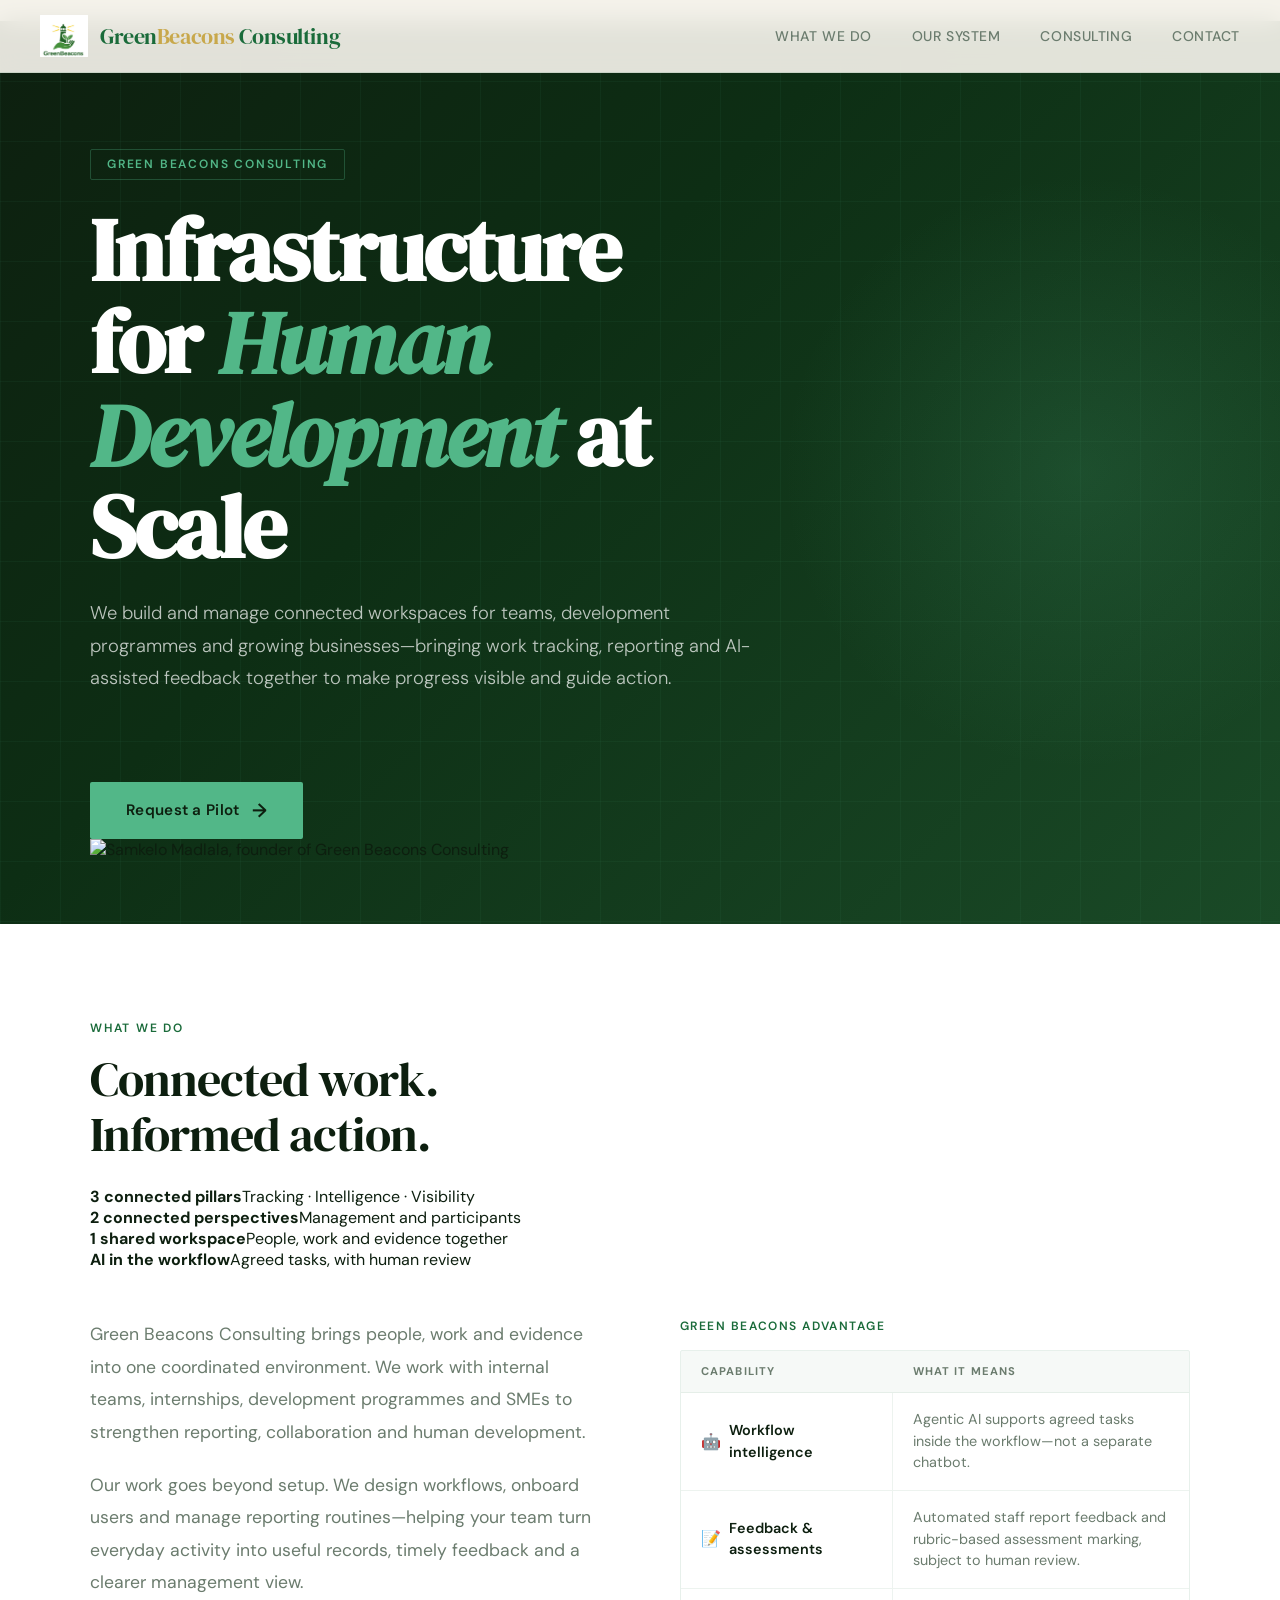
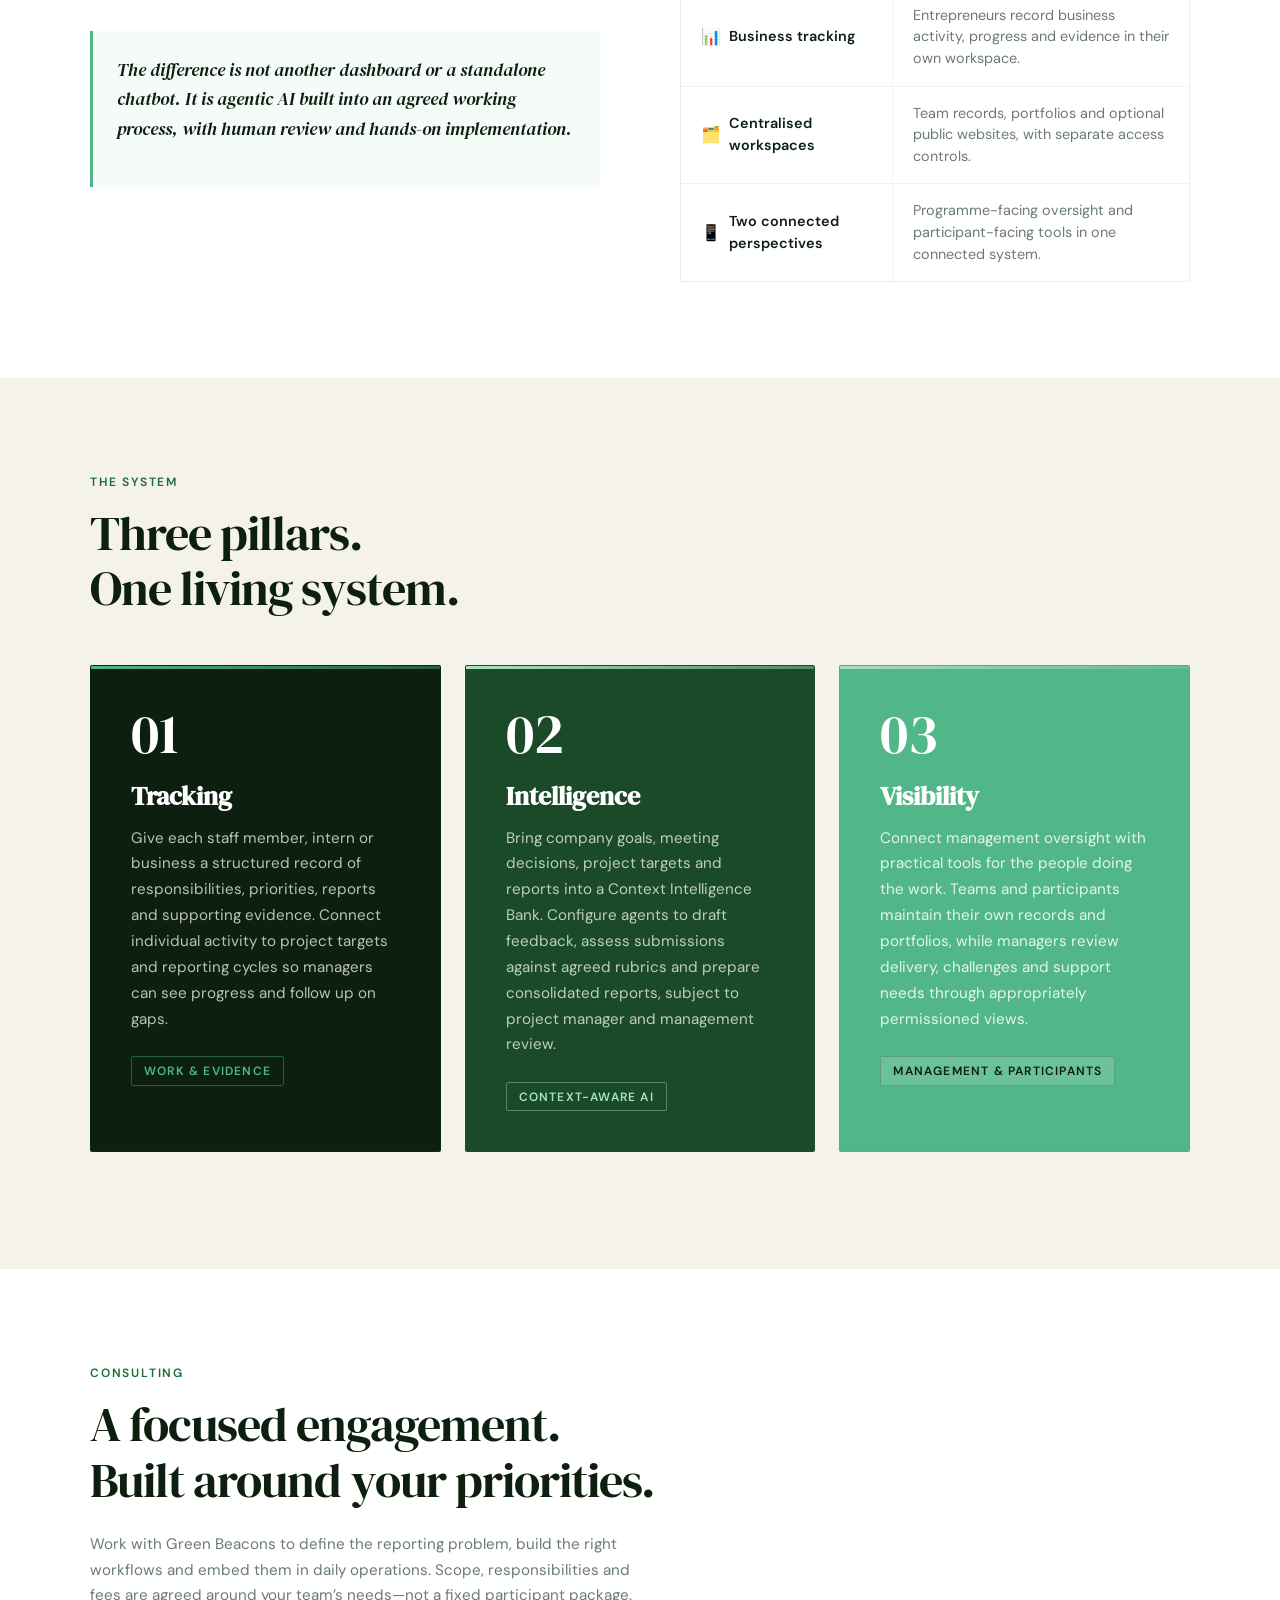
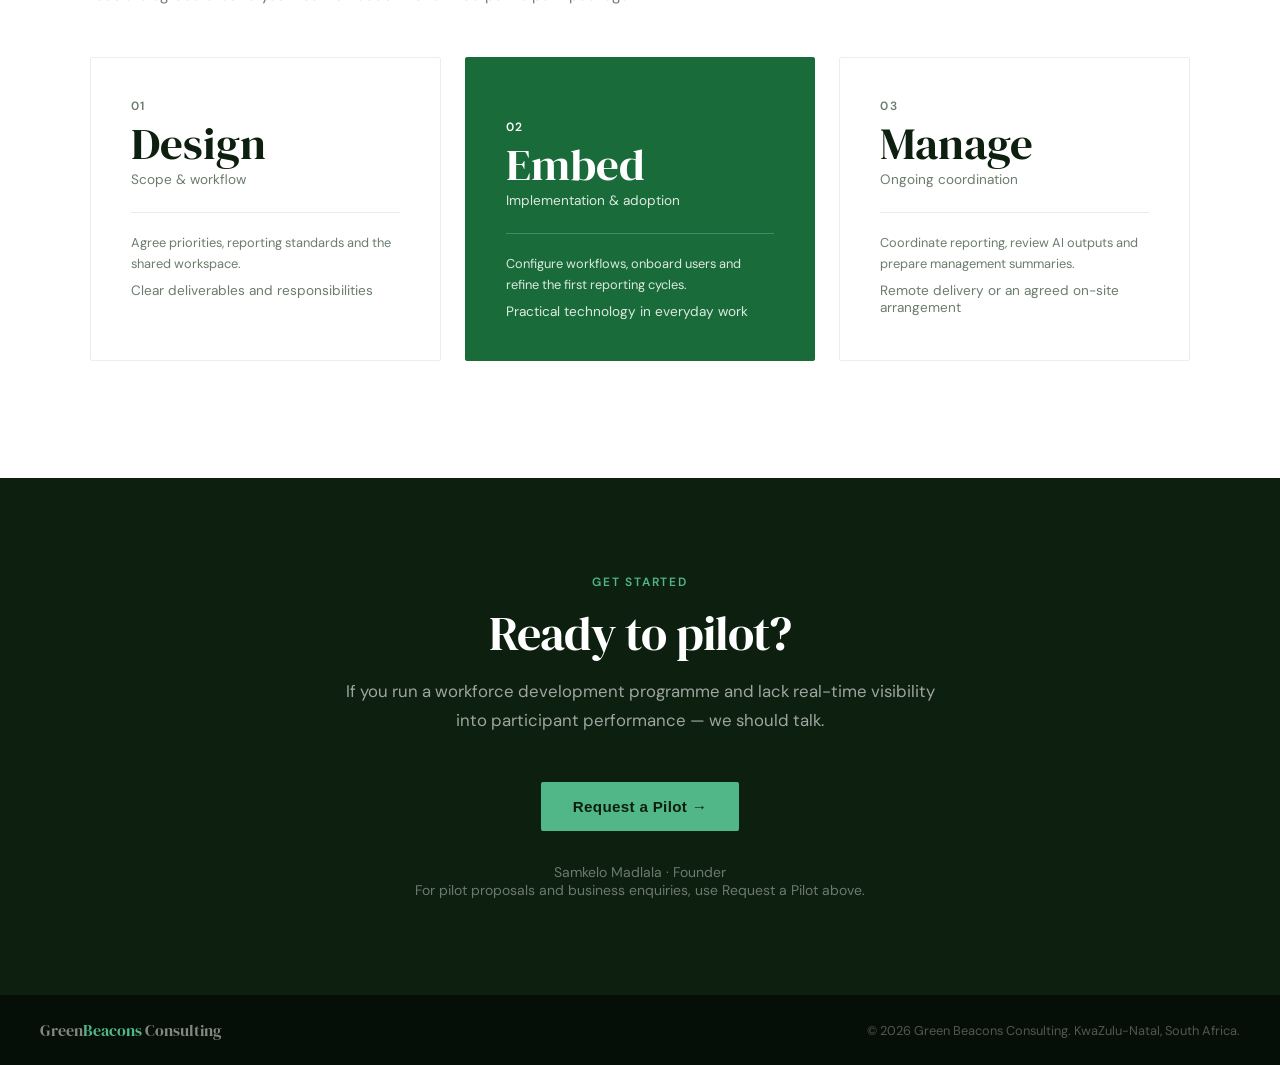
==== commit 6861df49: "Update index.html" ====
--- a/index.html
+++ b/index.html
@@ -29,38 +29,20 @@
 <div class="hero-bg"></div>
 <div class="hero-grid"></div>
 <div class="hero-glow"></div>
-<div class="hero-content">
+<div class="hero-content"><div class="hero-copy">
 <div class="hero-eyebrow fade-up d1">Green Beacons Consulting</div>
 <h1 class="fade-up d2">
           Infrastructure for <em>Human Development</em> at Scale
         </h1>
 <p class="hero-sub fade-up d3">We build and manage connected workspaces for teams, development programmes and growing businesses—bringing work tracking, reporting and AI-assisted feedback together to make progress visible and guide action.</p>
 <a class="hero-cta fade-up d4" href="#contact">Request a Pilot <span class="hero-cta-arrow">→</span></a>
-<div class="hero-stats fade-up d5">
-<div class="stat">
-<div class="stat-num">3</div>
-<div class="stat-label">Connected Pillars</div>
-</div>
-<div class="stat">
-<div class="stat-num">2</div>
-<div class="stat-label">Perspectives: Managers &amp; Participants</div>
-</div>
-<div class="stat">
-<div class="stat-num">1</div>
-<div class="stat-label">Shared Working Environment</div>
-</div>
-<div class="stat">
-<div class="stat-num">AI</div>
-<div class="stat-label">Built Into the Workflow</div>
-</div>
-</div>
-</div>
+</div><figure class="hero-portrait fade-up d3"><img alt="Samkelo Madlala, founder of Green Beacons Consulting" decoding="async" fetchpriority="high" height="997" src="images/samkelo-madlala.webp" width="697"/></figure></div>
 </section>
 <!-- WHAT WE DO -->
 <section class="section what-we-do" id="what-we-do">
 <div class="section-inner">
 <div class="section-label">What We Do</div>
-<div class="section-title">Connected work.<br/>Informed action.</div>
+<div class="section-title">Connected work.<br/>Informed action.</div><div aria-label="Our connected approach" class="capability-strip"><div><strong>3 connected pillars</strong><span>Tracking · Intelligence · Visibility</span></div><div><strong>2 connected perspectives</strong><span>Management and participants</span></div><div><strong>1 shared workspace</strong><span>People, work and evidence together</span></div><div><strong>AI in the workflow</strong><span>Agreed tasks, with human review</span></div></div>
 <div class="what-grid">
 <div class="what-text">
 <p>Green Beacons Consulting brings people, work and evidence into one coordinated environment. We work with internal teams, internships, development programmes and SMEs to strengthen reporting, collaboration and human development.</p>
@@ -161,7 +143,7 @@
 </div>
 </div>
 ​
-<p class="pricing-note"><a href="mailto:s.madlala.pm@gmail.com?subject=Green%20Beacons%20Business%20Enquiry">Email for business enquiries →</a></p></div>
+</div>
 </section>
 <!-- CONTACT -->
 <section class="section contact" id="contact">
@@ -176,9 +158,8 @@
 <button class="contact-btn primary" onclick="openModal()">
             Request a Pilot →
           </button>
-<a class="contact-btn secondary" href="mailto:s.madlala.pm@gmail.com">Send an Email</a>
 </div>
-<div class="contact-email">Samkelo Madlala · Founder<br/>Business enquiries: <a href="mailto:s.madlala.pm@gmail.com">s.madlala.pm@gmail.com</a></div>
+<div class="contact-email">Samkelo Madlala · Founder<br/>For pilot proposals and business enquiries, use Request a Pilot above.</div>
 </div>
 </section>
 <!-- FOOTER -->
@@ -189,14 +170,14 @@
       </div>
 </footer>
 <!-- MODAL -->
-<div class="modal" id="contactModal">
+<div aria-hidden="true" aria-labelledby="contact-title" aria-modal="true" class="modal" id="contactModal" role="dialog">
 <div class="modal-box">
-<button class="modal-close" onclick="closeModal()">×</button>
-<div class="modal-title">Request a Pilot</div>
-<div class="modal-sub">Choose how you'd like to reach us.</div>
+<button aria-label="Close contact options" class="modal-close" onclick="closeModal()">×</button>
+<div class="modal-title" id="contact-title">Request a Pilot</div>
+<div class="modal-sub">Pilot proposals and business enquiries—choose how you would like to get in touch.</div>
 <div class="modal-options">
-<a class="modal-btn green" href="https://mail.google.com/mail/?view=cm&amp;fs=1&amp;to=s.madlala.pm@gmail.com&amp;su=Green%20Beacons%20Business%20Enquiry" target="_blank">Open in Gmail</a>
-<a class="modal-btn outline" href="https://outlook.live.com/mail/0/deeplink/compose?to=s.madlala.pm@gmail.com&amp;subject=Green%20Beacons%20Business%20Enquiry" target="_blank">Open in Outlook</a>
+<a class="modal-btn green" href="https://mail.google.com/mail/?view=cm&amp;fs=1&amp;to=s.madlala.pm@gmail.com&amp;su=Green%20Beacons%20Business%20Enquiry" rel="noopener noreferrer" target="_blank">Open in Gmail</a>
+<a class="modal-btn outline" href="https://outlook.live.com/mail/0/deeplink/compose?to=s.madlala.pm@gmail.com&amp;subject=Green%20Beacons%20Business%20Enquiry" rel="noopener noreferrer" target="_blank">Open in Outlook</a>
 <button class="modal-btn outline" onclick="copyEmail()">
             Copy Email Address
           </button>
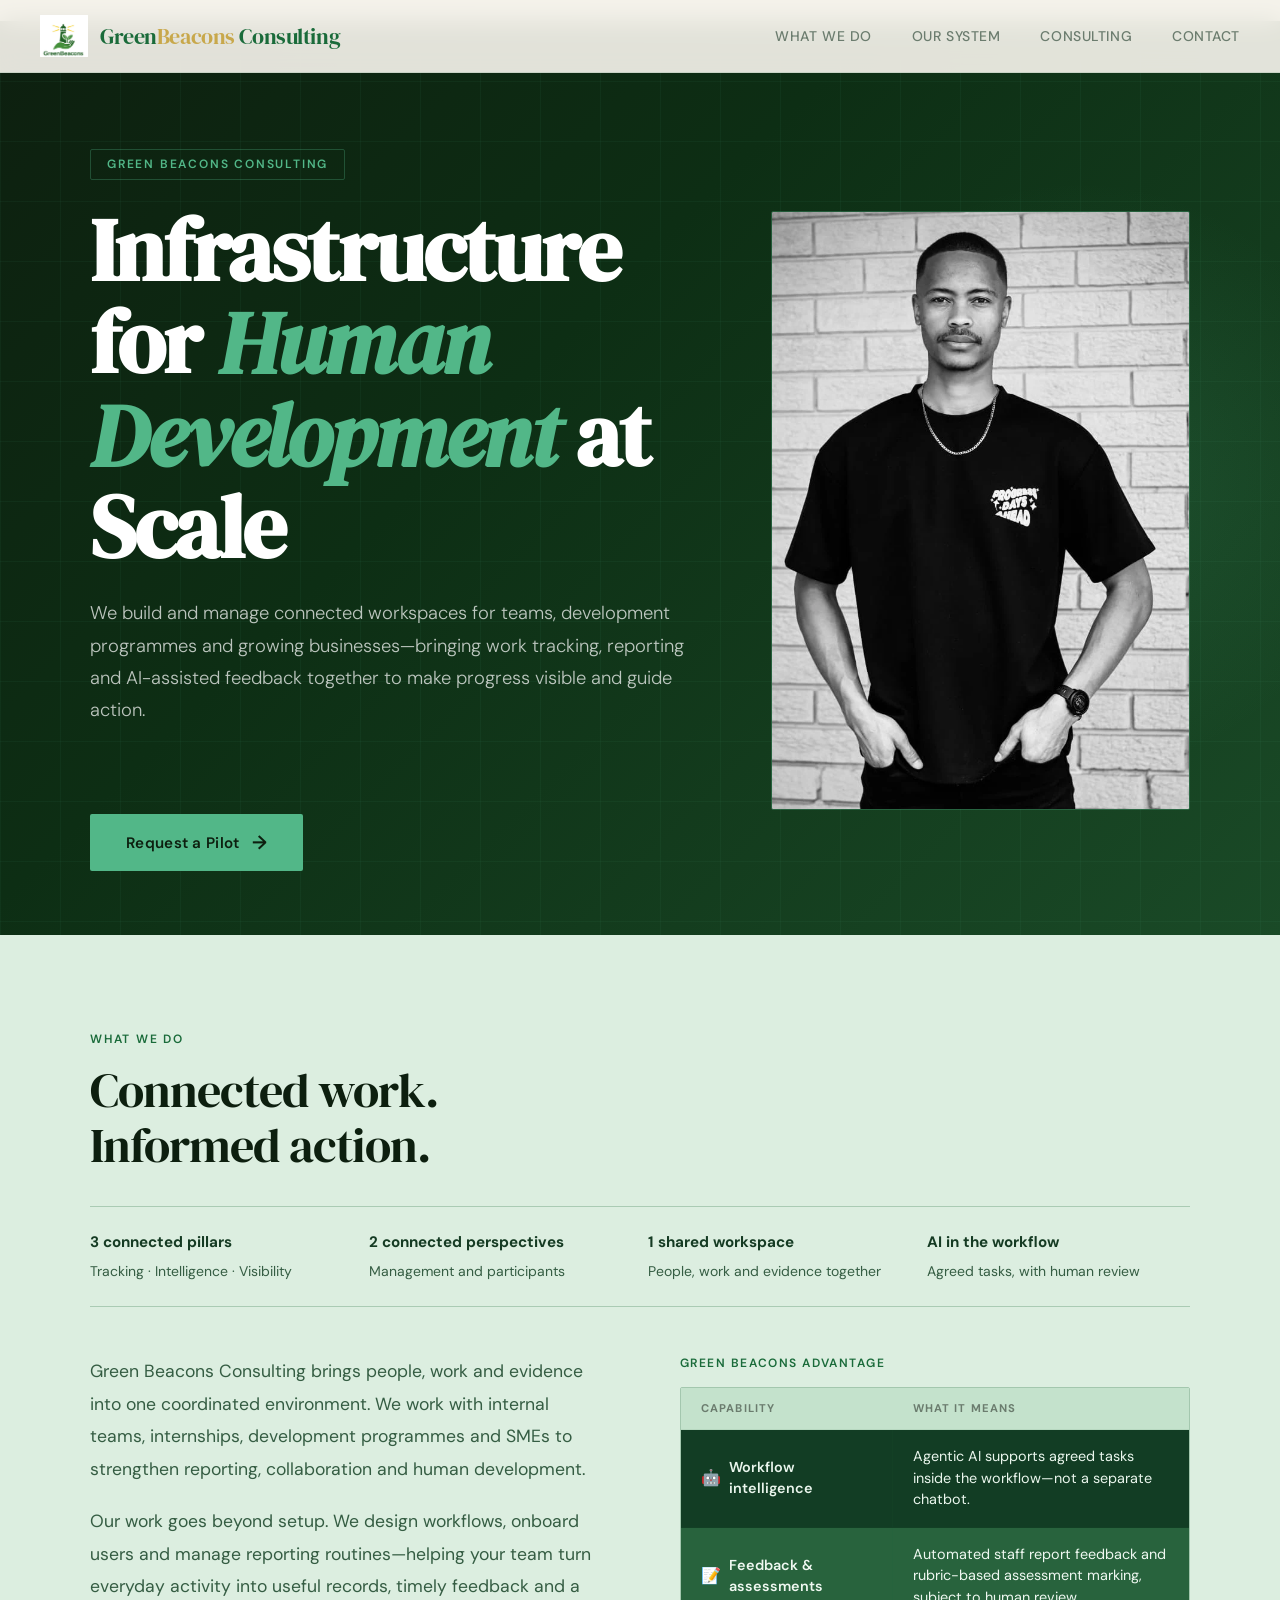
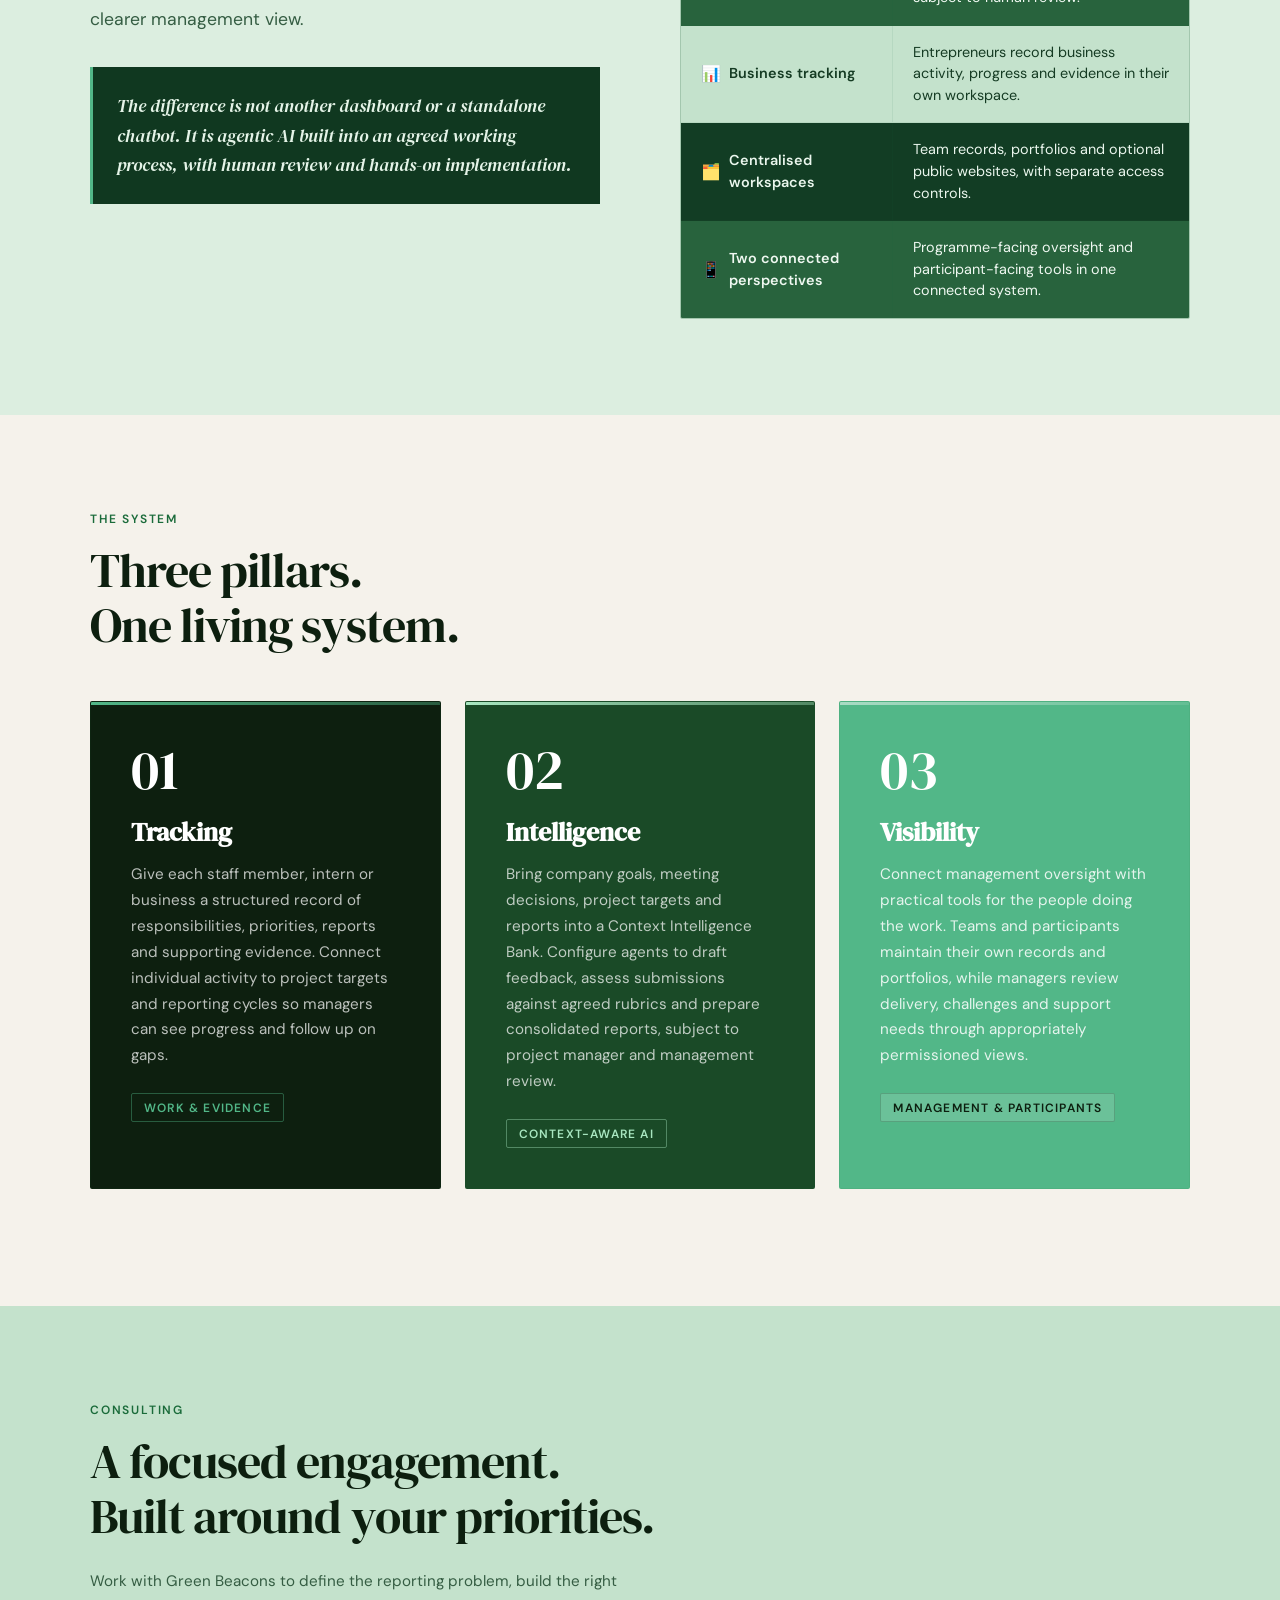
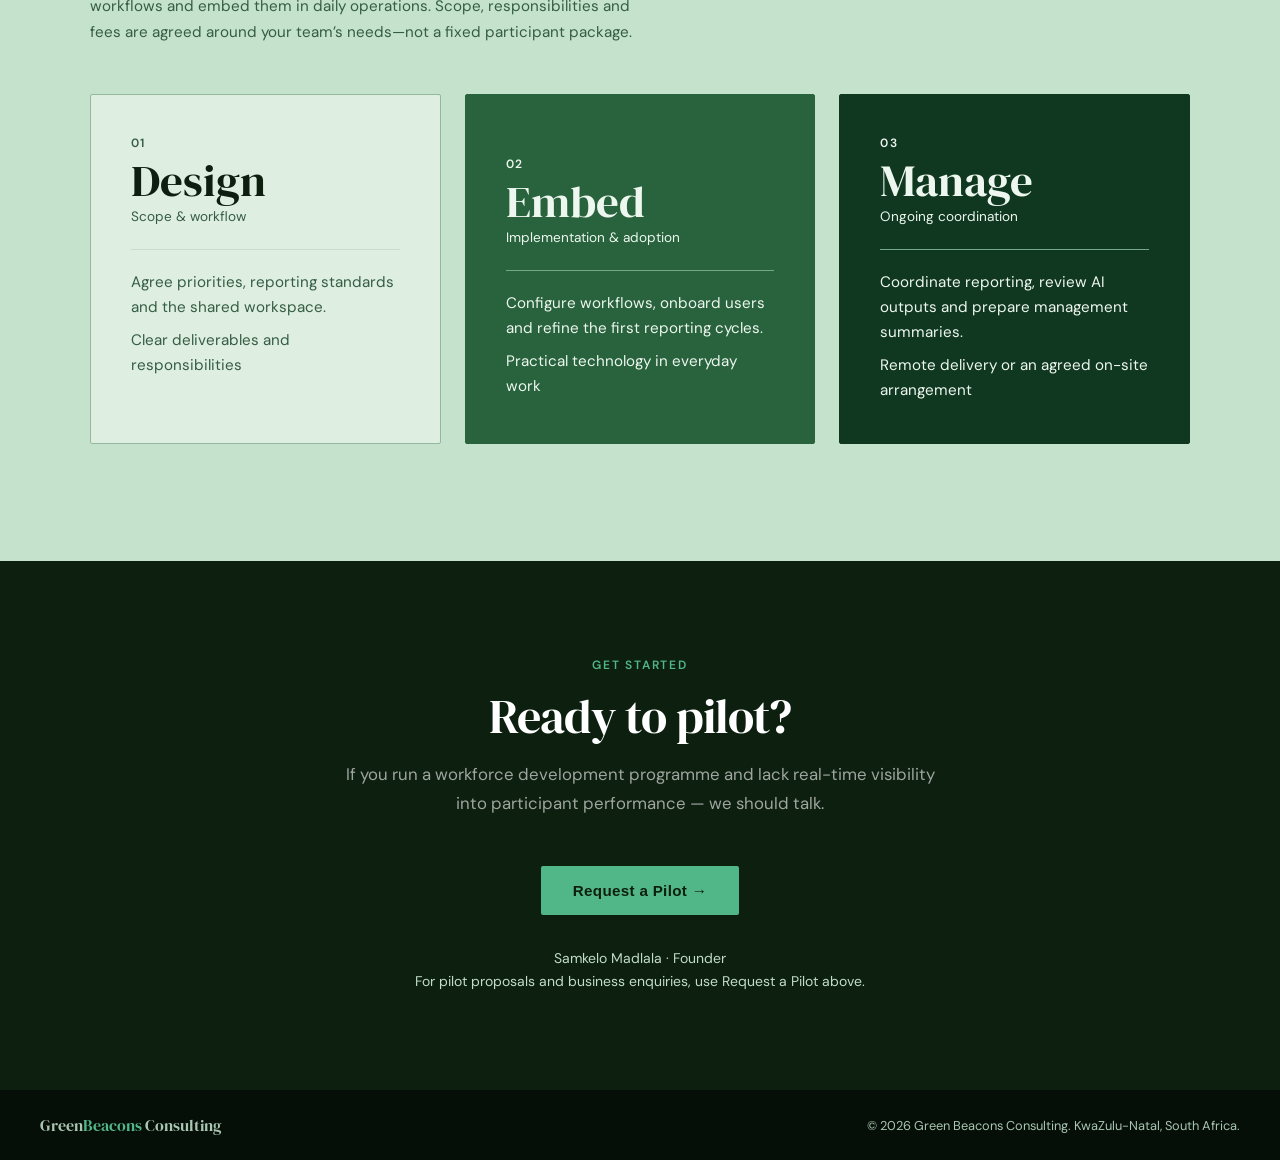
==== commit a7ab382b: "Update index.html" ====
--- a/index.html
+++ b/index.html
@@ -36,7 +36,7 @@
         </h1>
 <p class="hero-sub fade-up d3">We build and manage connected workspaces for teams, development programmes and growing businesses—bringing work tracking, reporting and AI-assisted feedback together to make progress visible and guide action.</p>
 <a class="hero-cta fade-up d4" href="#contact">Request a Pilot <span class="hero-cta-arrow">→</span></a>
-</div><figure class="hero-portrait fade-up d3"><img alt="Samkelo Madlala, founder of Green Beacons Consulting" decoding="async" fetchpriority="high" height="997" src="images/samkelo-madlala.webp" width="697"/></figure></div>
+</div><figure class="hero-portrait fade-up d3"><img alt="Samkelo Madlala, founder of Green Beacons Consulting" decoding="async" fetchpriority="high" height="997" src="images/samkelo/samkelo-madlala.webp" width="697"/></figure></div>
 </section>
 <!-- WHAT WE DO -->
 <section class="section what-we-do" id="what-we-do">
--- a/styles.css
+++ b/styles.css
@@ -967,3 +967,44 @@
 .fade-up.d5 {
   animation-delay: 0.5s;
 }
+
+/* Consulting refresh: preserve the existing hero and Three Pillars. */
+.what-we-do { background: #dceee0; }
+.what-we-do .what-text > p { color: #355d43; }
+.capability-strip { display:grid; grid-template-columns:repeat(4,minmax(0,1fr)); gap:1rem; margin:2rem 0 0; padding:1.5rem 0; border-top:1px solid #aacbb4; border-bottom:1px solid #aacbb4; }
+.capability-strip strong { display:block; font-size:.95rem; line-height:1.5; color:#153b23; }
+.capability-strip span { display:block; margin-top:.4rem; font-size:.875rem; line-height:1.6; color:#355d43; }
+.what-we-do .distinction { background:#103820; border-left-color:#52b788; }
+.what-we-do .distinction p { color:#e4f3e7; margin-bottom:0; }
+.what-we-do .advantage-table { overflow:hidden; border-color:#a3c7ae; }
+.what-we-do .adv-row.header { background:#c4e2cc; color:#153b23; }
+.what-we-do .adv-row:not(.header):nth-child(3n+2) { background:#123d24; }
+.what-we-do .adv-row:not(.header):nth-child(3n+2) .adv-col { color:#eaf6ed; }
+.what-we-do .adv-row:not(.header):nth-child(3n) { background:#28633d; }
+.what-we-do .adv-row:not(.header):nth-child(3n) .adv-col { color:#eff8f1; }
+.what-we-do .adv-row:not(.header):nth-child(3n+1) { background:#c4e2cc; }
+.what-we-do .adv-row:not(.header):nth-child(3n+1) .adv-col { color:#153b23; }
+#consulting { background:#c4e2cc; }
+#consulting .pricing-note { color:#355d43; }
+#consulting .price-card { background:#deeee1; border-color:#94b79f; }
+#consulting .price-card:nth-child(2) { background:#28633d; border-color:#28633d; }
+#consulting .price-card:nth-child(3) { background:#103820; border-color:#103820; }
+#consulting .price-card:first-child :is(.price-tier,.price-label,.price-range,.price-retainer) { color:#355d43; }
+#consulting .price-card:not(:first-child) :is(.price-tier,.price-amount,.price-label,.price-range,.price-retainer) { color:#edf7ef; }
+#consulting .price-card:not(:first-child) .price-range { border-color:#77a789; }
+#consulting .price-range,#consulting .price-retainer { font-size:.95rem; line-height:1.65; }
+.modal-box { background:#deeee1; }
+.modal-sub,.modal-email { color:#355d43; }
+.contact-email { color:#c1dcc9; line-height:1.7; }
+footer .footer-logo,footer .footer-copy { color:#a8c6b1; }
+a:focus-visible,button:focus-visible { outline:3px solid #c8a84b; outline-offset:5px; }
+@media(max-width:900px) { .capability-strip { grid-template-columns:repeat(2,minmax(0,1fr)); gap:1.5rem; } }
+@media(max-width:480px) { .section { padding:4rem 1.25rem; } .what-grid { gap:2.5rem; } .price-card { padding:2rem; } .modal { padding:1rem; } .modal-box { padding:2rem 1.25rem; } .adv-row { grid-template-columns:1fr; gap:.5rem; } .capability-strip { grid-template-columns:1fr; gap:1rem; } nav { padding:.75rem 1rem; } .nav-logo { font-size:1.05rem; } }
+@media(prefers-reduced-motion:reduce) { html { scroll-behavior:auto; } *,*::before,*::after { animation:none!important; transition:none!important; } .fade-up { opacity:1!important; } }
+
+/* Founder portrait occupies the reserved space; original hero colours retained. */
+.hero-content { display:grid; grid-template-columns:minmax(0,1.25fr) minmax(0,.85fr); gap:4rem; align-items:center; }
+.hero-copy { min-width:0; }
+.hero-portrait { margin:0; width:100%; max-width:420px; justify-self:end; }
+.hero-portrait img { display:block; width:100%; height:auto; border-radius:2px; border:1px solid rgba(82,183,136,.3); }
+@media(max-width:900px) { .hero-content { grid-template-columns:1fr; gap:3rem; } .hero-portrait { max-width:380px; justify-self:start; } }
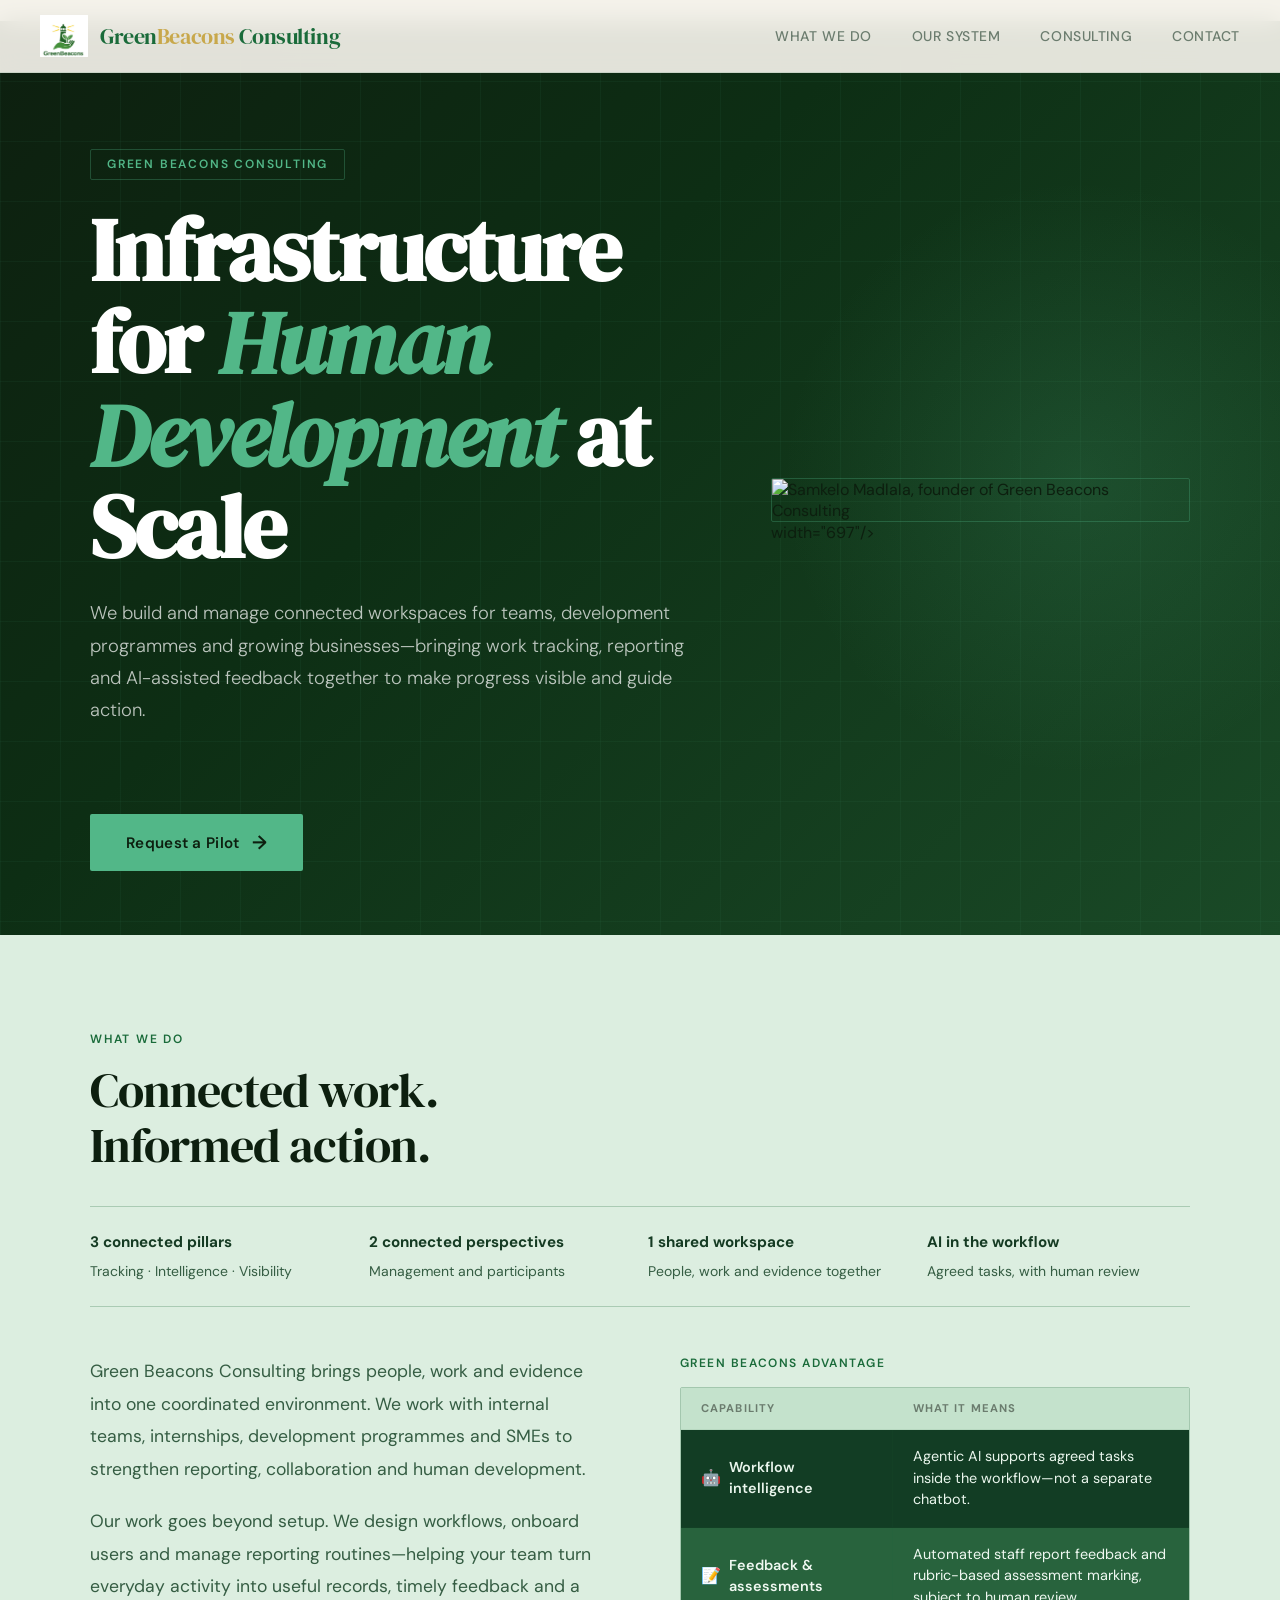
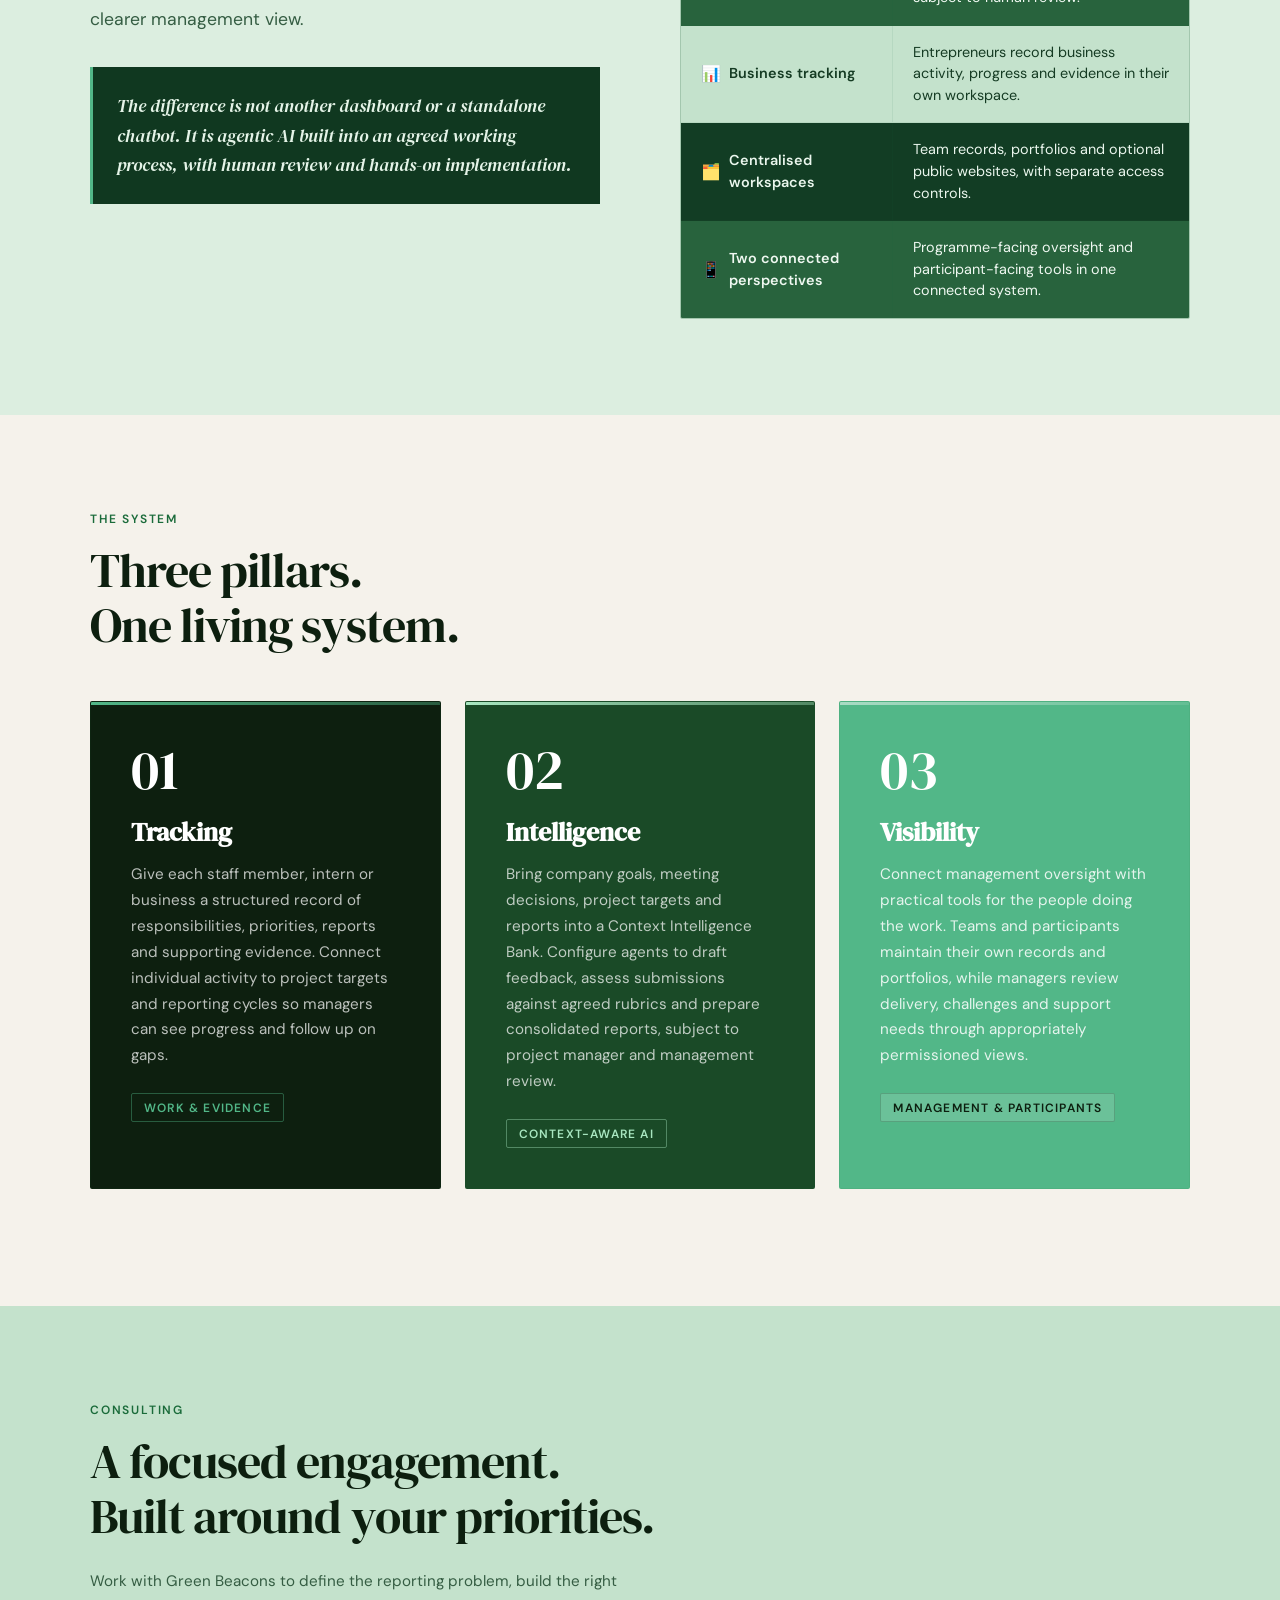
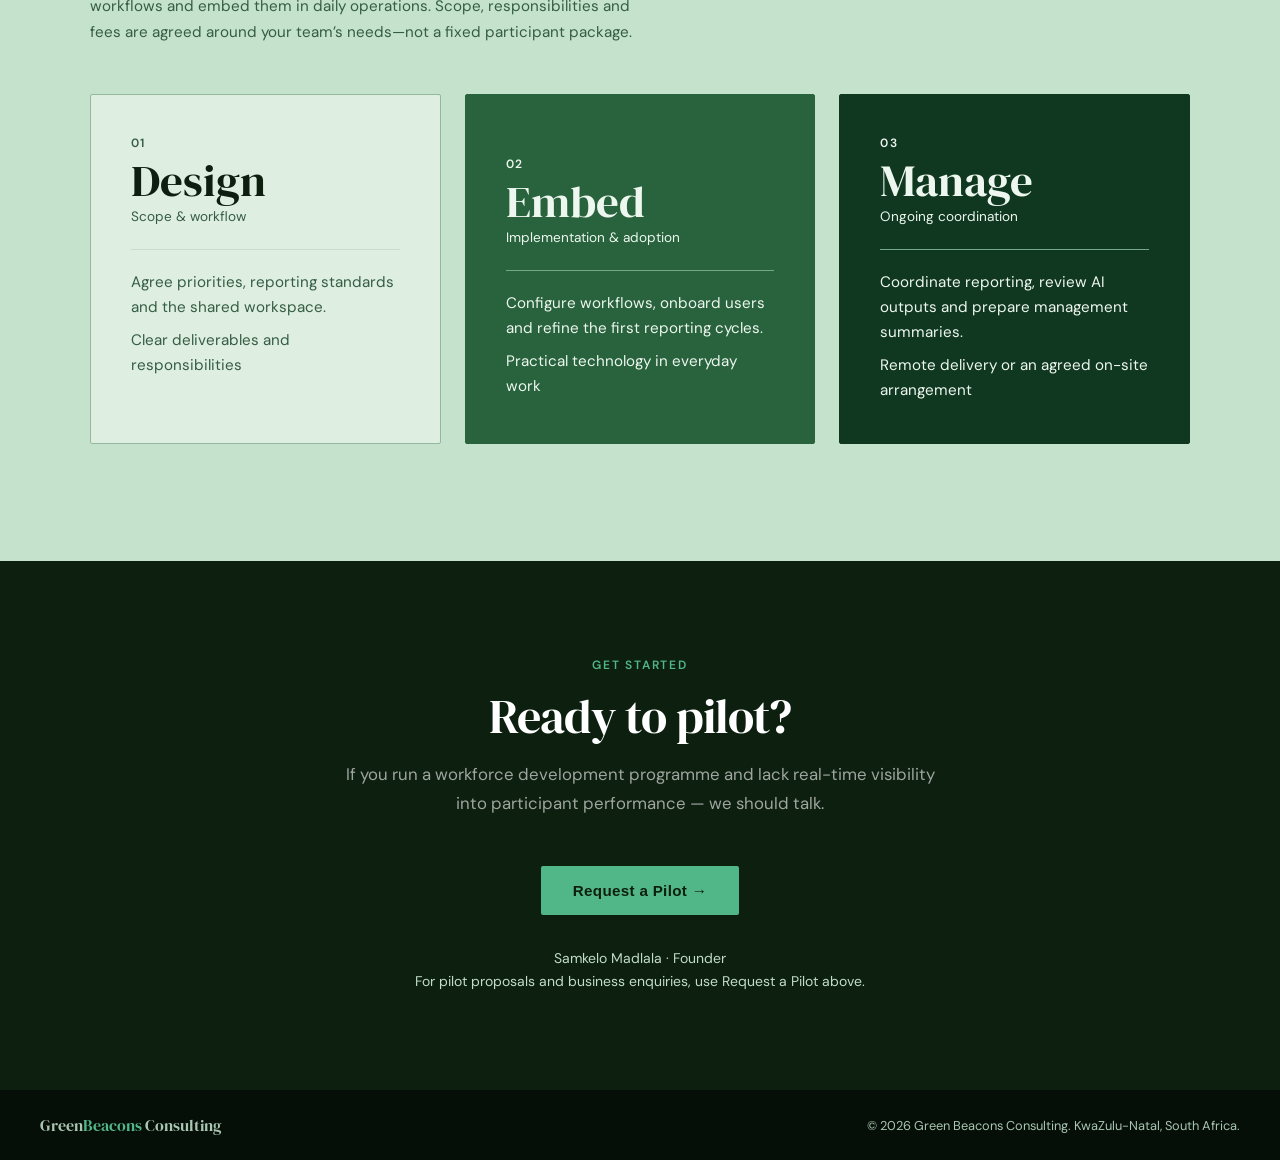
==== commit 6c98cf78: "Update index.html" ====
--- a/index.html
+++ b/index.html
@@ -36,7 +36,12 @@
         </h1>
 <p class="hero-sub fade-up d3">We build and manage connected workspaces for teams, development programmes and growing businesses—bringing work tracking, reporting and AI-assisted feedback together to make progress visible and guide action.</p>
 <a class="hero-cta fade-up d4" href="#contact">Request a Pilot <span class="hero-cta-arrow">→</span></a>
-</div><figure class="hero-portrait fade-up d3"><img alt="Samkelo Madlala, founder of Green Beacons Consulting" decoding="async" fetchpriority="high" height="997" src="images/samkelo/samkelo-madlala.webp" width="697"/></figure></div>
+</div><figure class="hero-portrait fade-up d3"><img alt="Samkelo Madlala, founder of Green Beacons Consulting" decoding="async" fetchpriority="high" height="997" <img
+  src="images/samkelo/samkelo-madlala.png"
+  alt="Samkelo Madlala, founder of Green Beacons Consulting"
+  fetchpriority="high"
+  decoding="async"
+/> width="697"/></figure></div>
 </section>
 <!-- WHAT WE DO -->
 <section class="section what-we-do" id="what-we-do">
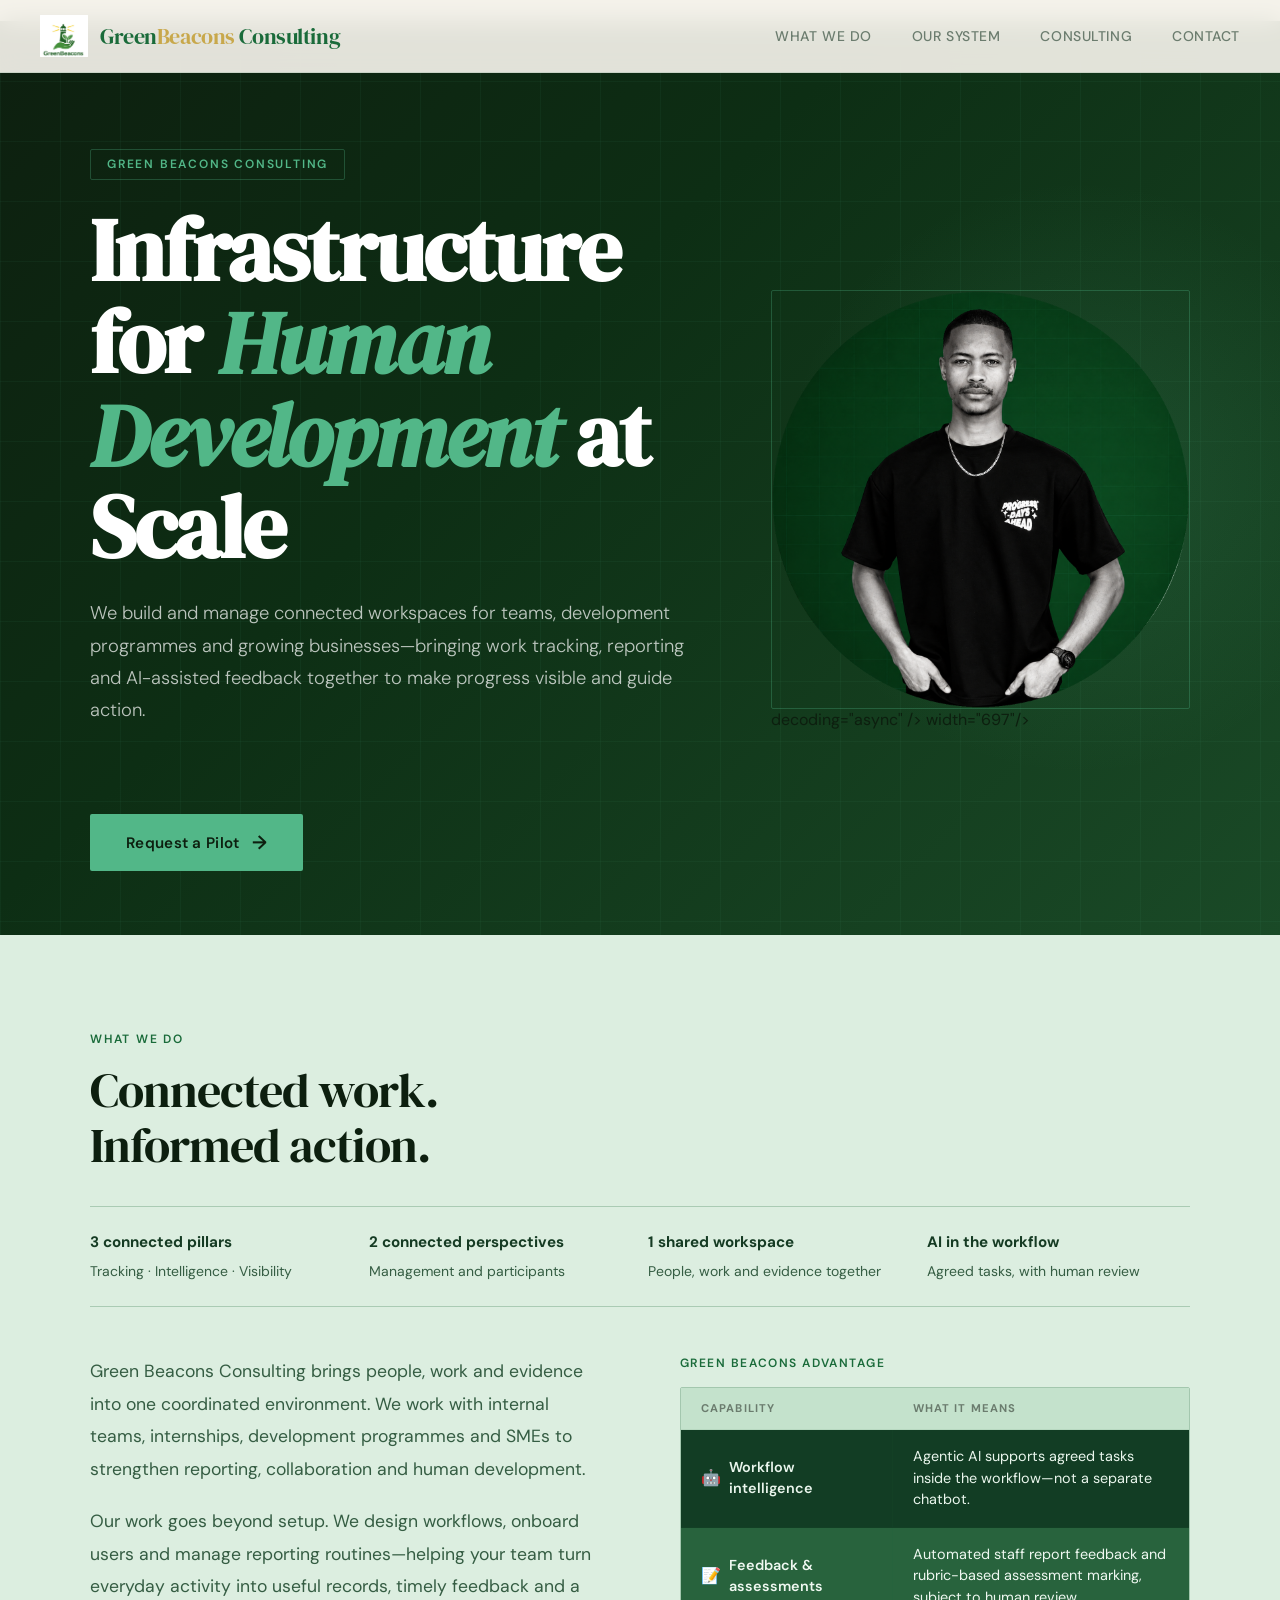
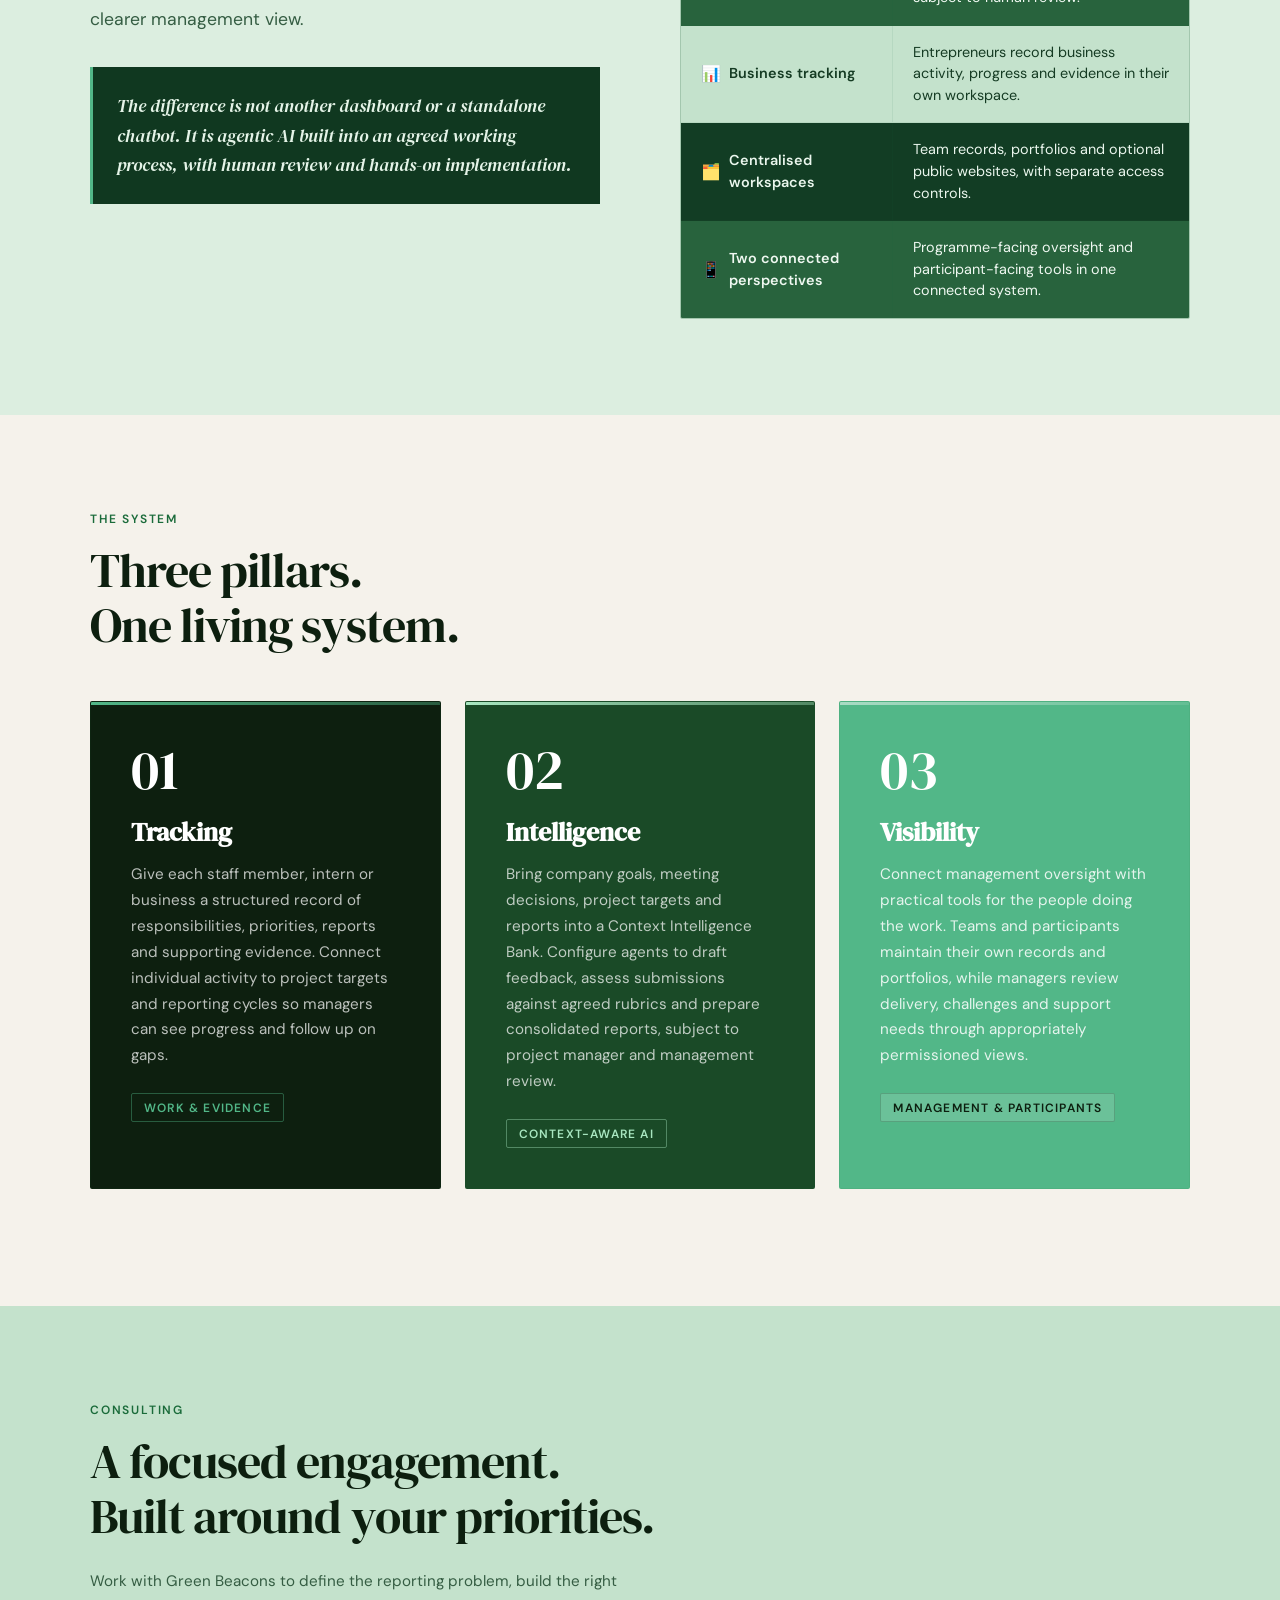
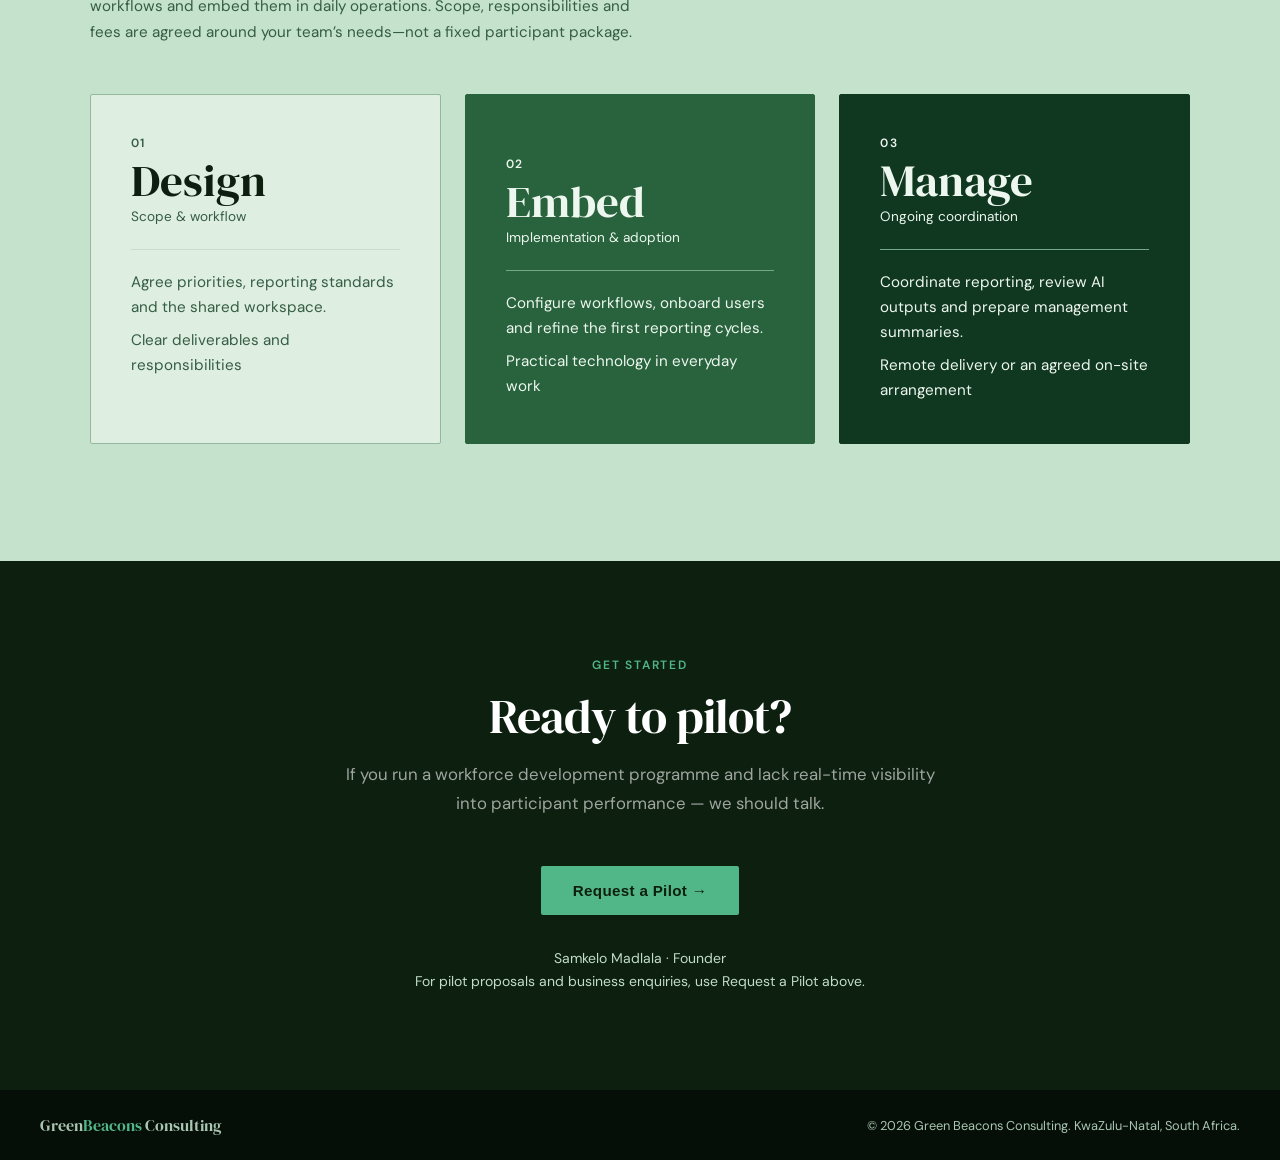
==== commit 8287402e: "Update index.html" ====
--- a/index.html
+++ b/index.html
@@ -36,10 +36,7 @@
         </h1>
 <p class="hero-sub fade-up d3">We build and manage connected workspaces for teams, development programmes and growing businesses—bringing work tracking, reporting and AI-assisted feedback together to make progress visible and guide action.</p>
 <a class="hero-cta fade-up d4" href="#contact">Request a Pilot <span class="hero-cta-arrow">→</span></a>
-</div><figure class="hero-portrait fade-up d3"><img alt="Samkelo Madlala, founder of Green Beacons Consulting" decoding="async" fetchpriority="high" height="997" <img
-  src="images/samkelo/samkelo-madlala.png"
-  alt="Samkelo Madlala, founder of Green Beacons Consulting"
-  fetchpriority="high"
+</div><figure class="hero-portrait fade-up d3"><img src="images/samkelo/samkelo-madlala.png.png" alt="Samkelo Madlala, founder of Green Beacons Consulting" fetchpriority="high" decoding="async" />
   decoding="async"
 /> width="697"/></figure></div>
 </section>
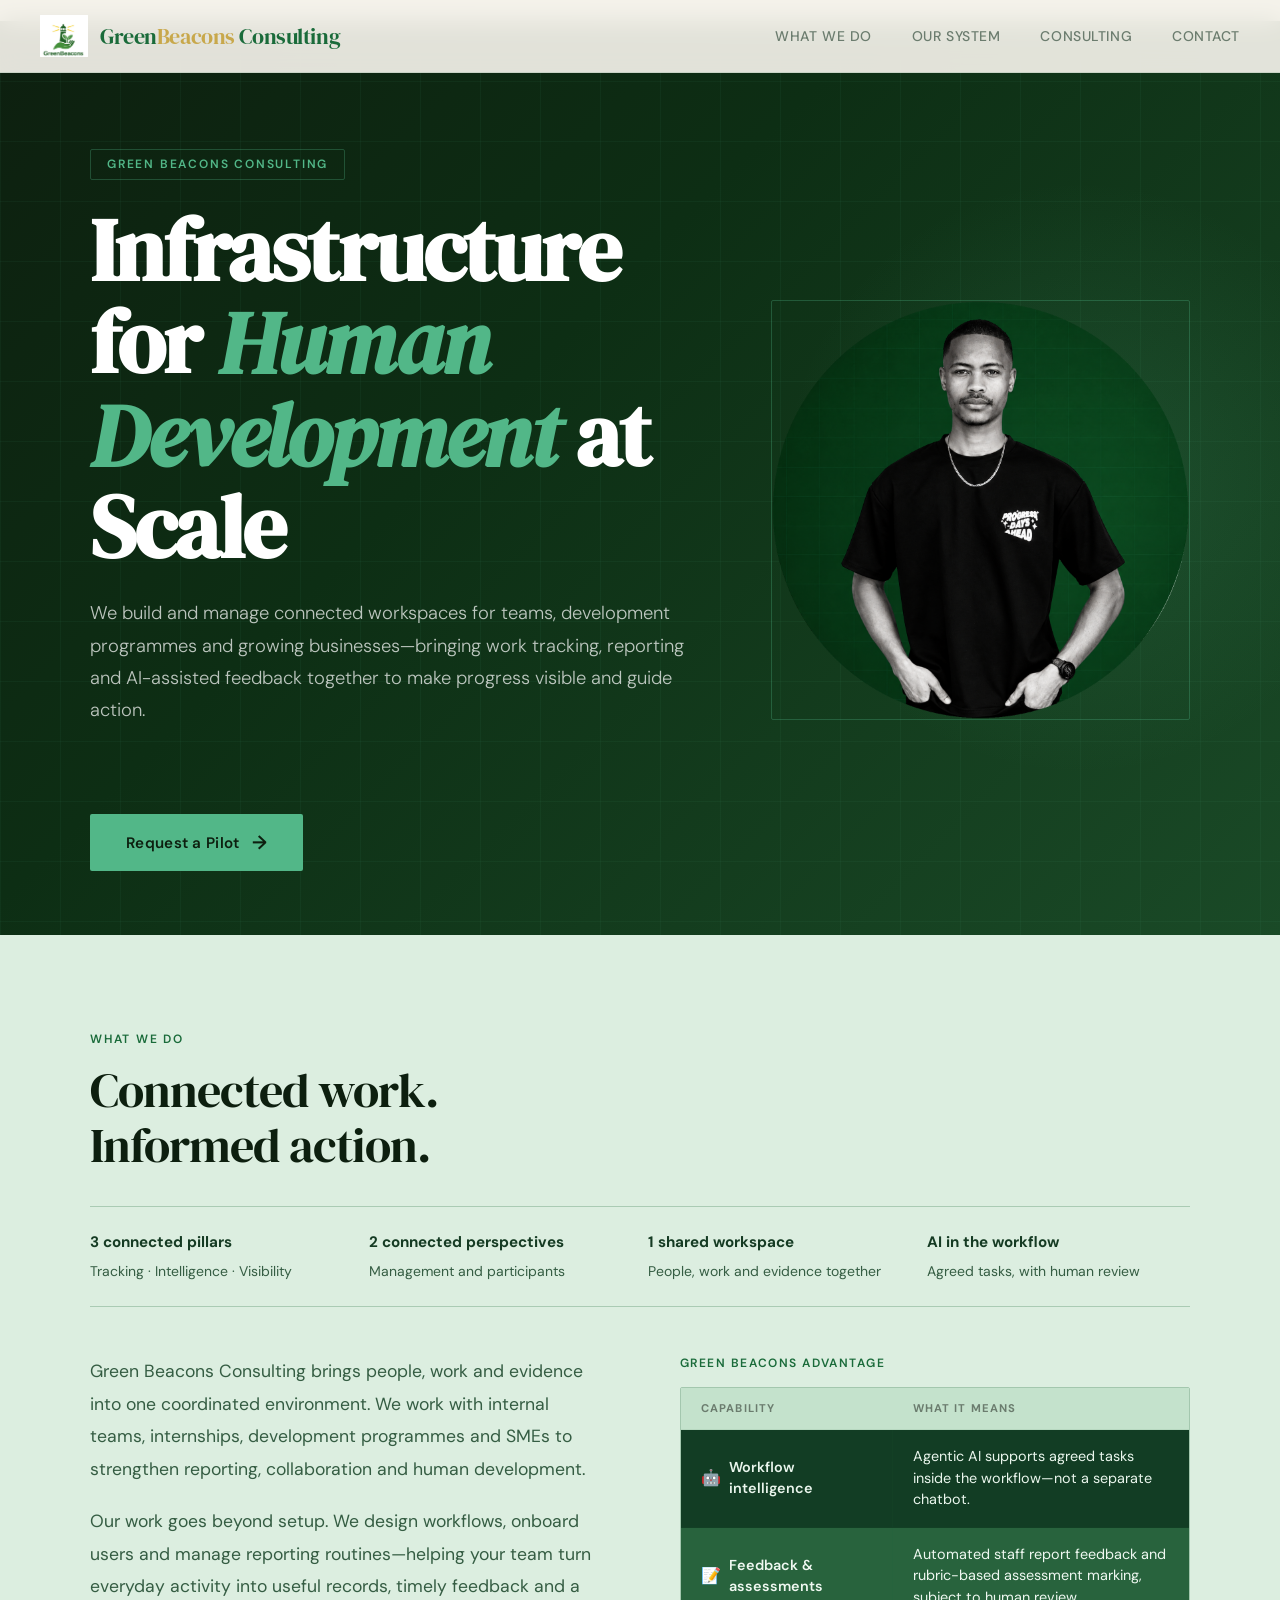
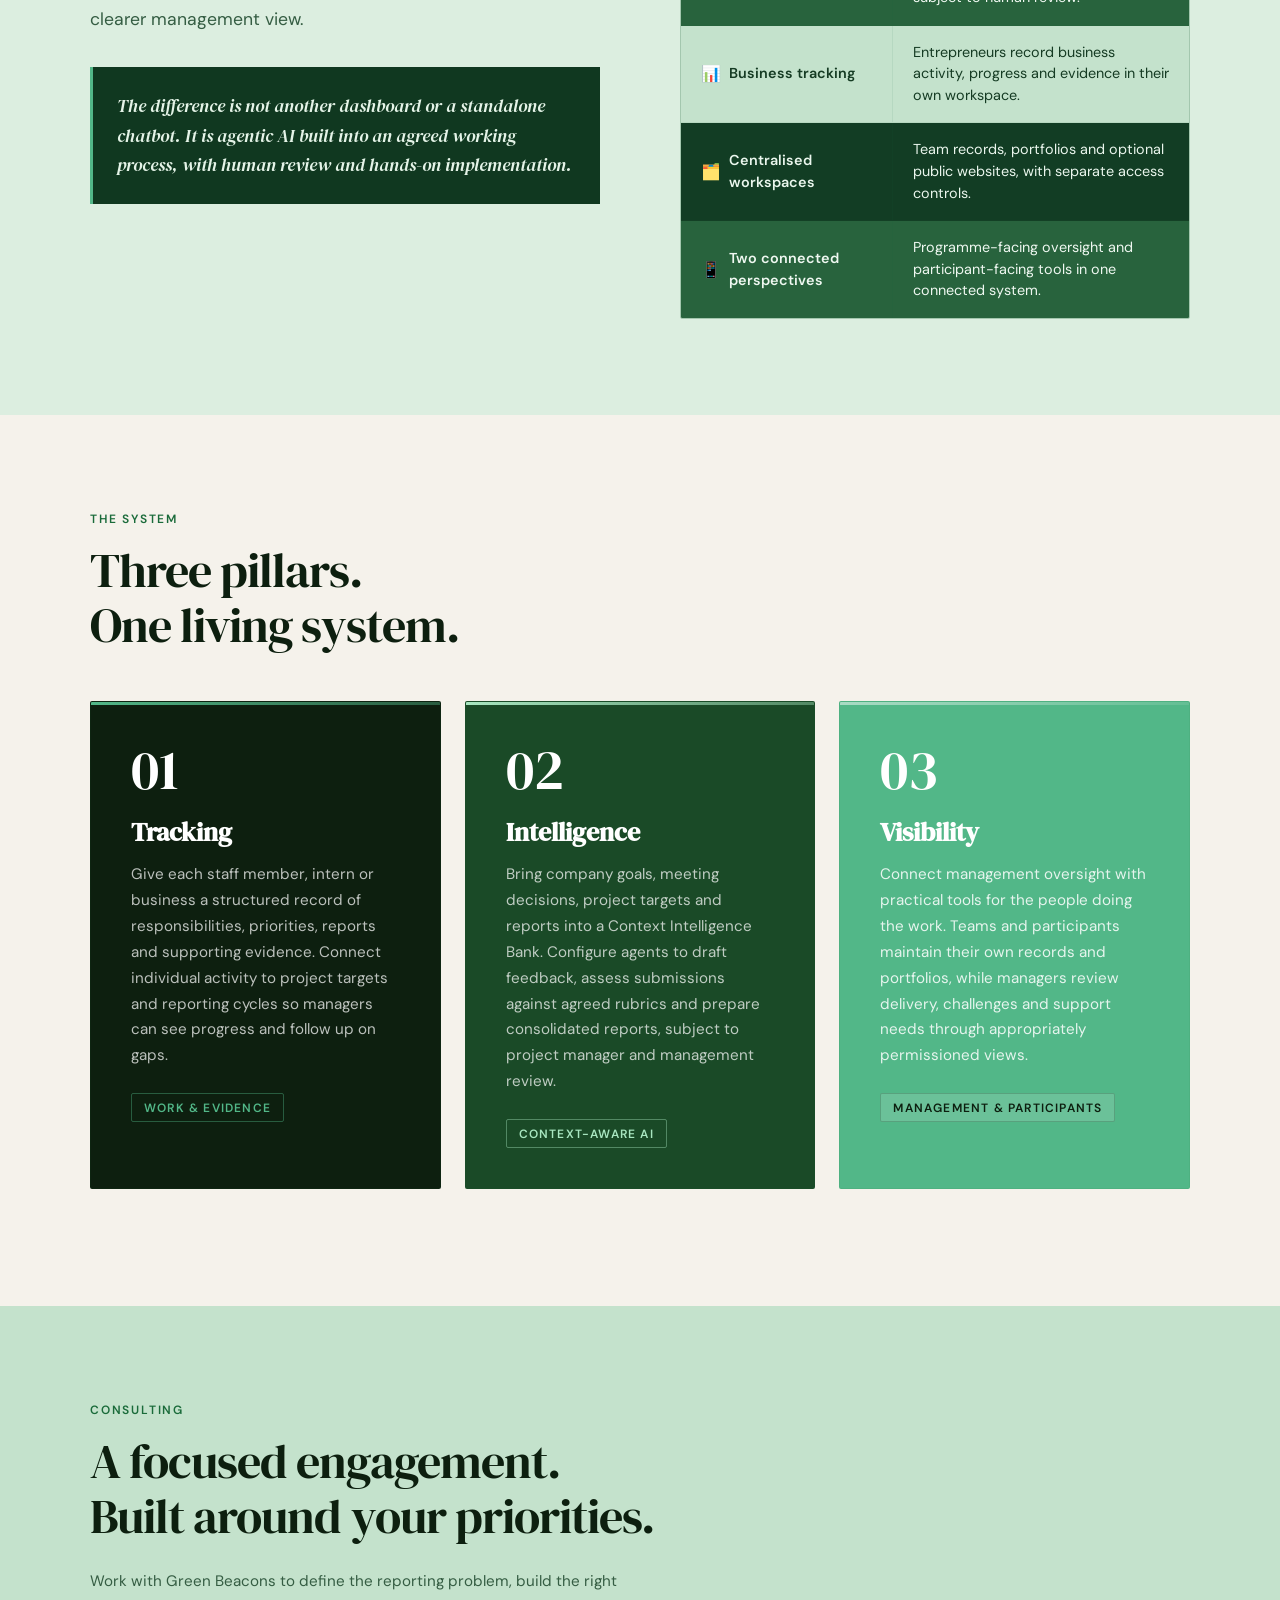
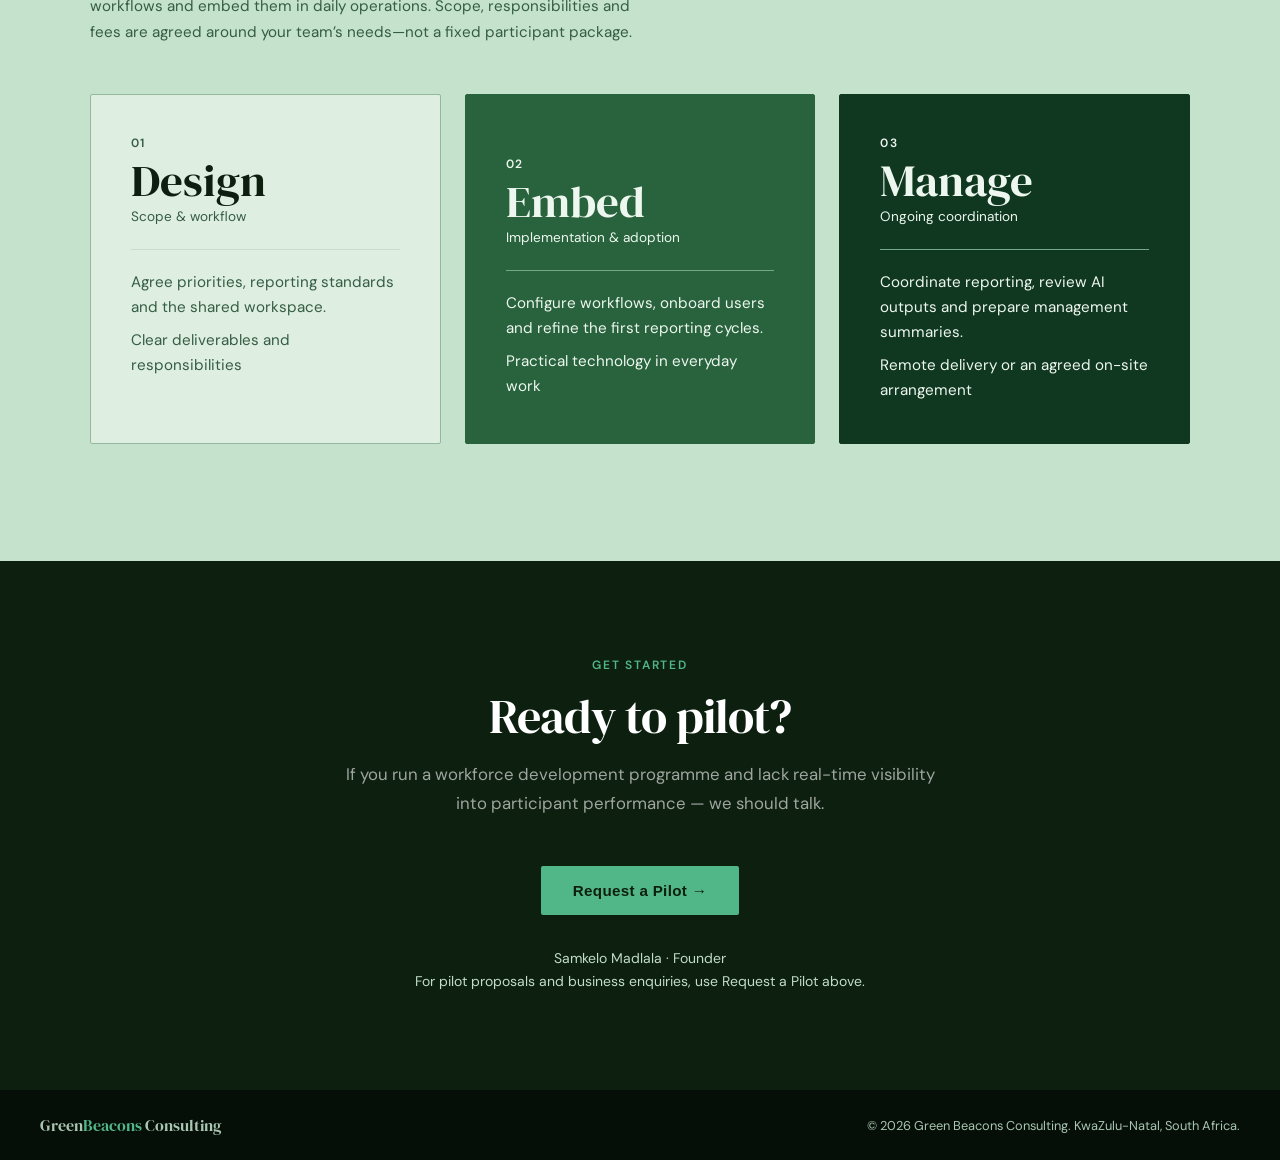
==== commit 3b0a2904: "Update index.html" ====
--- a/index.html
+++ b/index.html
@@ -36,9 +36,9 @@
         </h1>
 <p class="hero-sub fade-up d3">We build and manage connected workspaces for teams, development programmes and growing businesses—bringing work tracking, reporting and AI-assisted feedback together to make progress visible and guide action.</p>
 <a class="hero-cta fade-up d4" href="#contact">Request a Pilot <span class="hero-cta-arrow">→</span></a>
-</div><figure class="hero-portrait fade-up d3"><img src="images/samkelo/samkelo-madlala.png.png" alt="Samkelo Madlala, founder of Green Beacons Consulting" fetchpriority="high" decoding="async" />
-  decoding="async"
-/> width="697"/></figure></div>
+</div><figure class="hero-portrait fade-up d3">
+  <img src="images/samkelo/samkelo-madlala.png.png" alt="Samkelo Madlala, founder of Green Beacons Consulting" fetchpriority="high" decoding="async" />
+</figure></div>
 </section>
 <!-- WHAT WE DO -->
 <section class="section what-we-do" id="what-we-do">
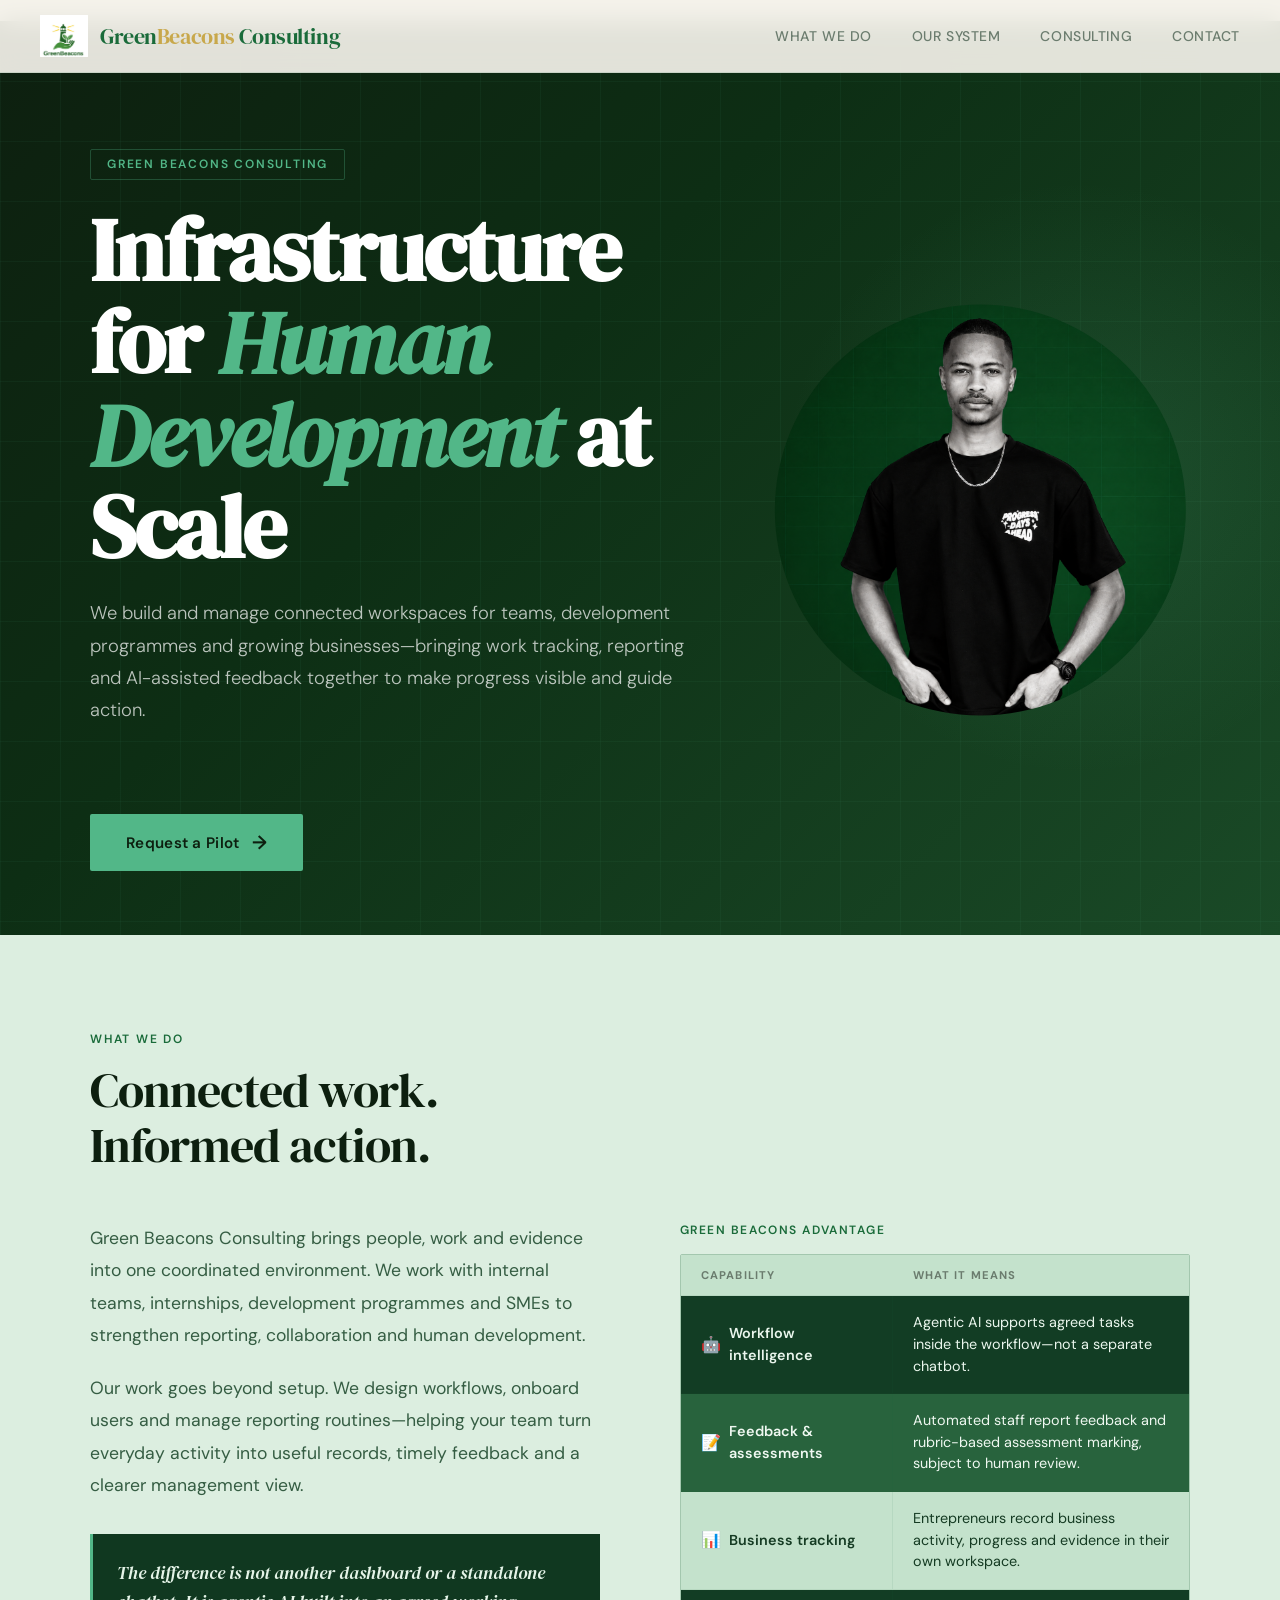
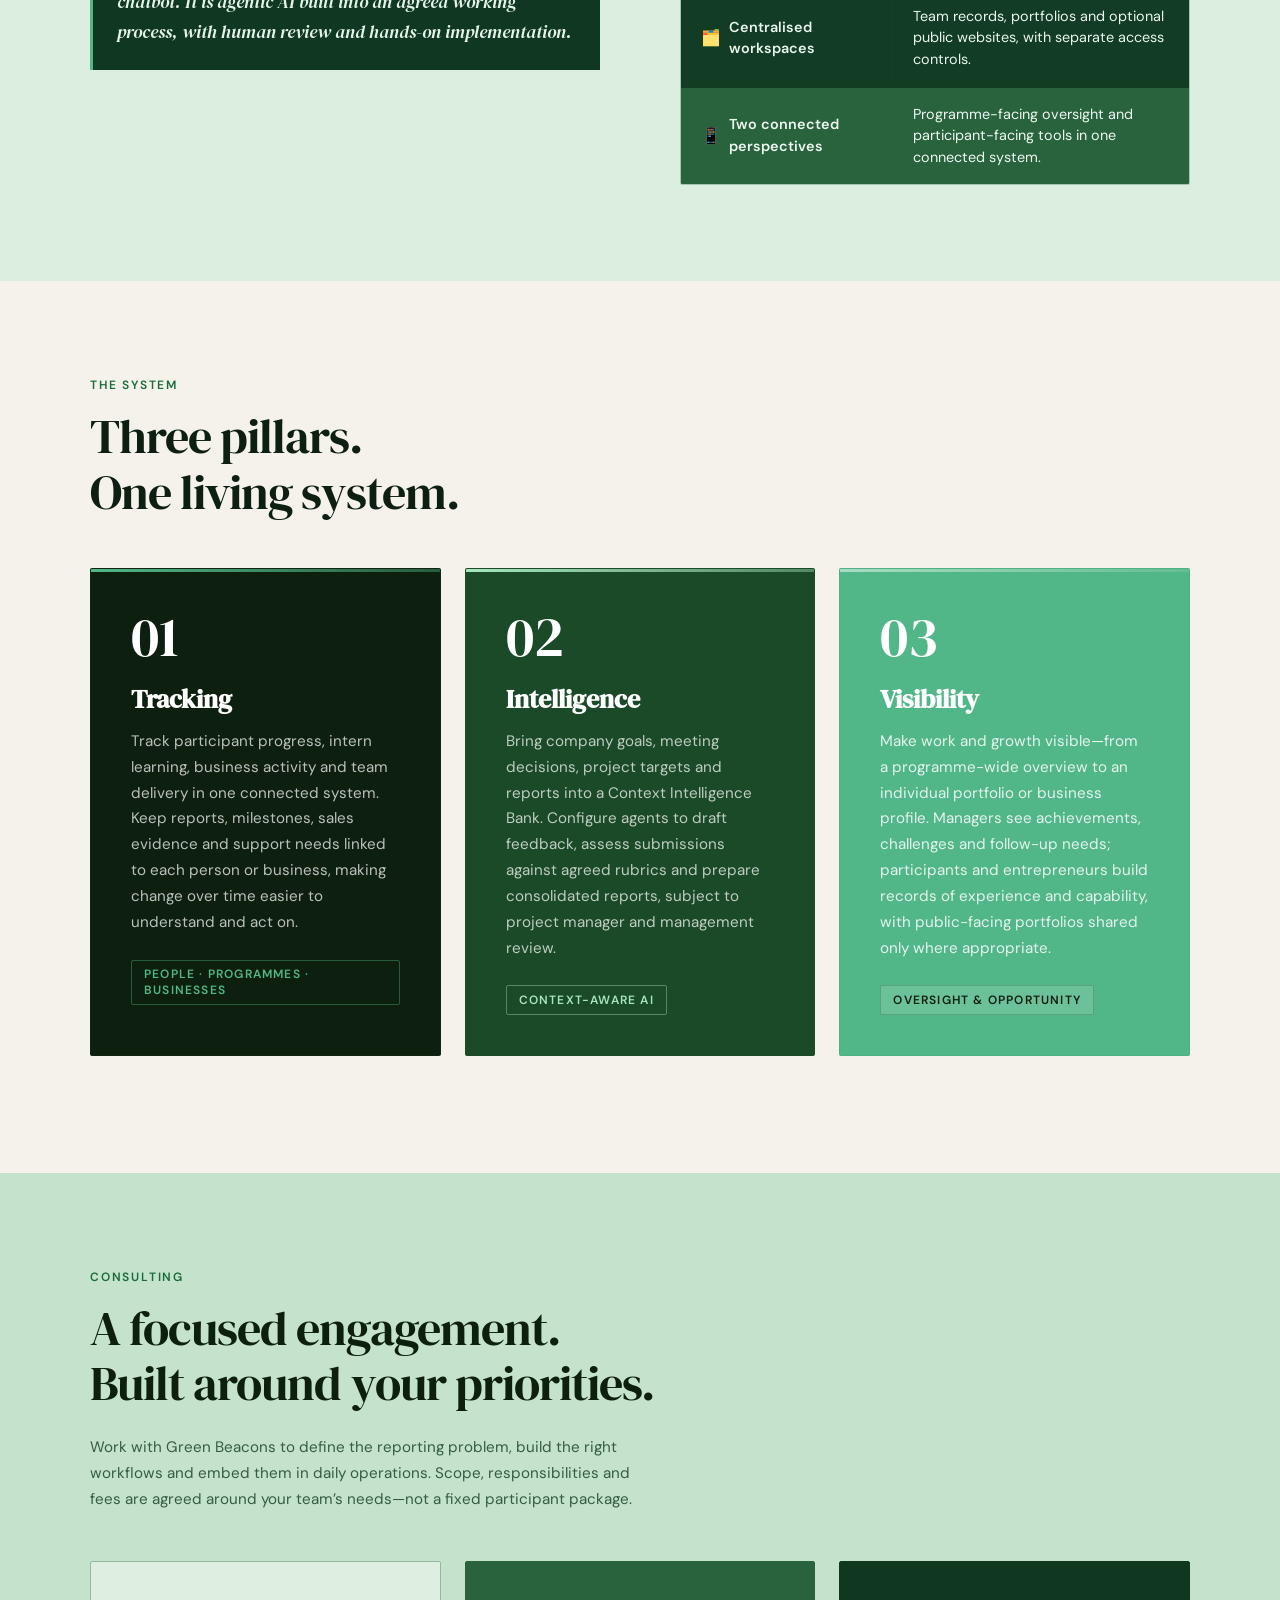
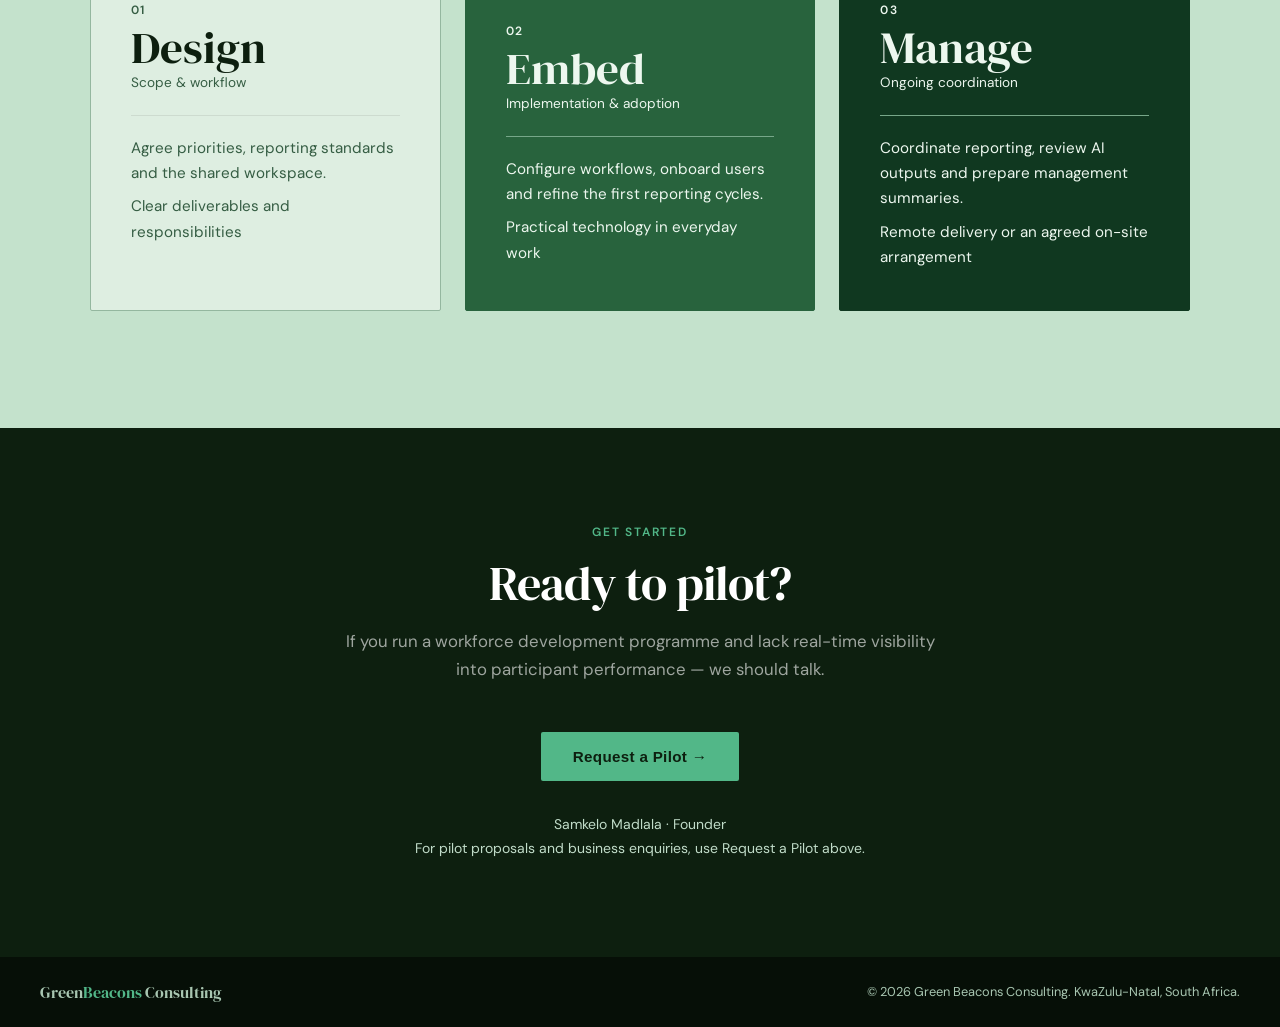
==== commit f9d31bdd: "Update index.html" ====
--- a/index.html
+++ b/index.html
@@ -1,4 +1,5 @@
 <!DOCTYPE html>
+
 ​
 <html lang="en">
 <head>
@@ -37,14 +38,14 @@
 <p class="hero-sub fade-up d3">We build and manage connected workspaces for teams, development programmes and growing businesses—bringing work tracking, reporting and AI-assisted feedback together to make progress visible and guide action.</p>
 <a class="hero-cta fade-up d4" href="#contact">Request a Pilot <span class="hero-cta-arrow">→</span></a>
 </div><figure class="hero-portrait fade-up d3">
-  <img src="images/samkelo/samkelo-madlala.png.png" alt="Samkelo Madlala, founder of Green Beacons Consulting" fetchpriority="high" decoding="async" />
+<img alt="Samkelo Madlala, founder of Green Beacons Consulting" decoding="async" fetchpriority="high" src="images/samkelo/samkelo-madlala.png.png"/>
 </figure></div>
 </section>
 <!-- WHAT WE DO -->
 <section class="section what-we-do" id="what-we-do">
 <div class="section-inner">
 <div class="section-label">What We Do</div>
-<div class="section-title">Connected work.<br/>Informed action.</div><div aria-label="Our connected approach" class="capability-strip"><div><strong>3 connected pillars</strong><span>Tracking · Intelligence · Visibility</span></div><div><strong>2 connected perspectives</strong><span>Management and participants</span></div><div><strong>1 shared workspace</strong><span>People, work and evidence together</span></div><div><strong>AI in the workflow</strong><span>Agreed tasks, with human review</span></div></div>
+<div class="section-title">Connected work.<br/>Informed action.</div>
 <div class="what-grid">
 <div class="what-text">
 <p>Green Beacons Consulting brings people, work and evidence into one coordinated environment. We work with internal teams, internships, development programmes and SMEs to strengthen reporting, collaboration and human development.</p>
@@ -94,8 +95,8 @@
 <div class="pillar pillar-dark">
 <div class="pillar-num">01</div>
 <h3>Tracking</h3>
-<p>Give each staff member, intern or business a structured record of responsibilities, priorities, reports and supporting evidence. Connect individual activity to project targets and reporting cycles so managers can see progress and follow up on gaps.</p>
-<div class="pillar-tag">Work &amp; evidence</div>
+<p>Track participant progress, intern learning, business activity and team delivery in one connected system. Keep reports, milestones, sales evidence and support needs linked to each person or business, making change over time easier to understand and act on.</p>
+<div class="pillar-tag">People · Programmes · Businesses</div>
 </div>
 <div class="pillar pillar-forest">
 <div class="pillar-num">02</div>
@@ -106,8 +107,8 @@
 <div class="pillar pillar-lime">
 <div class="pillar-num">03</div>
 <h3>Visibility</h3>
-<p>Connect management oversight with practical tools for the people doing the work. Teams and participants maintain their own records and portfolios, while managers review delivery, challenges and support needs through appropriately permissioned views.</p>
-<div class="pillar-tag">Management &amp; participants</div>
+<p>Make work and growth visible—from a programme-wide overview to an individual portfolio or business profile. Managers see achievements, challenges and follow-up needs; participants and entrepreneurs build records of experience and capability, with public-facing portfolios shared only where appropriate.</p>
+<div class="pillar-tag">Oversight &amp; opportunity</div>
 </div>
 </div>
 </div>
--- a/styles.css
+++ b/styles.css
@@ -1008,3 +1008,13 @@
 .hero-portrait { margin:0; width:100%; max-width:420px; justify-self:end; }
 .hero-portrait img { display:block; width:100%; height:auto; border-radius:2px; border:1px solid rgba(82,183,136,.3); }
 @media(max-width:900px) { .hero-content { grid-template-columns:1fr; gap:3rem; } .hero-portrait { max-width:380px; justify-self:start; } }
+.hero-portrait,
+.hero-portrait img {
+  border: none;
+  outline: none;
+  box-shadow: none;
+  background: transparent;
+}
+.hero-portrait img {
+  clip-path: circle(49% at 50% 50%);
+}
